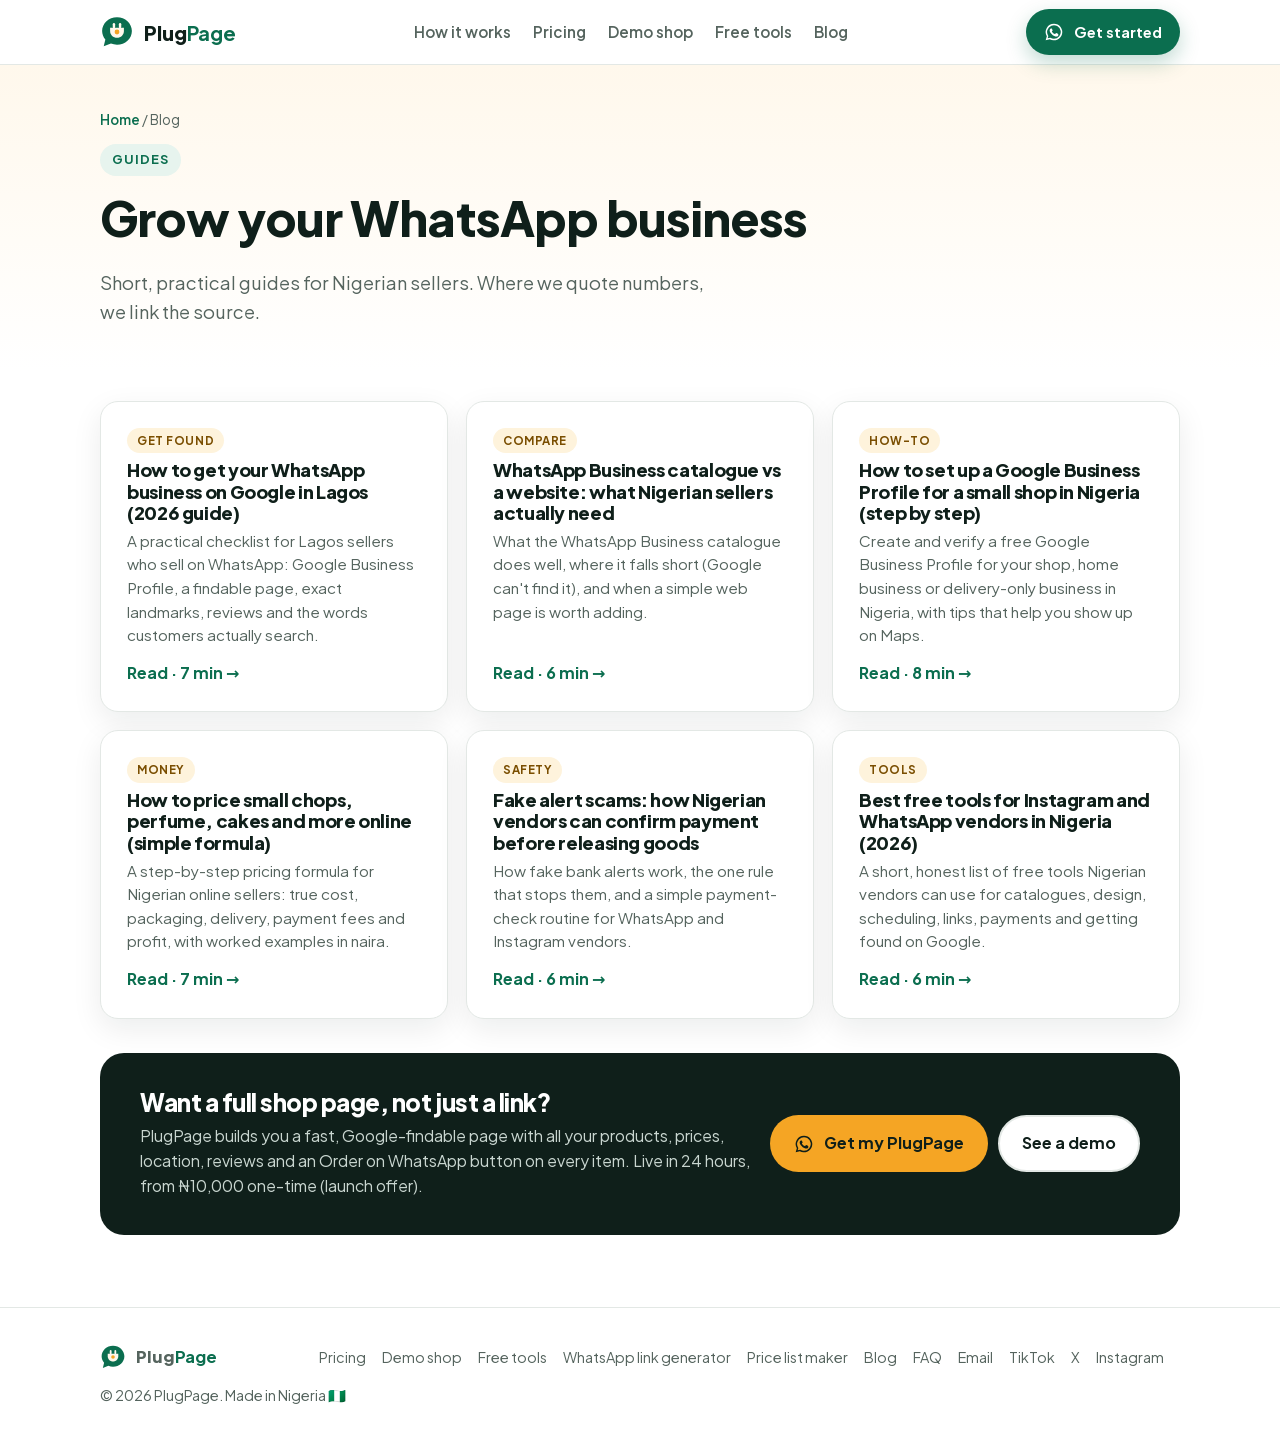
==== blog/index.html @ 51156a2c "Initial snapshot before decoupling Next.js into clean static site" ====
<!DOCTYPE html><!--qiPZs2SMkz_j5_g1WJr8K--><html lang="en-NG" class="__variable_532bb9"><head><meta charSet="utf-8"/><meta name="viewport" content="width=device-width, initial-scale=1"/><link rel="preload" href="../_next/static/media/636a5ac981f94f8b-s.p.woff2" as="font" crossorigin="" type="font/woff2"/><link rel="preload" as="image" href="../logo.svg"/><link rel="stylesheet" href="../_next/static/css/2cbfd47812a1af62.css" data-precedence="next"/><link rel="preload" as="script" fetchPriority="low" href="../_next/static/chunks/webpack-ce166bb3116bfbb2.js"/><script src="../_next/static/chunks/4bd1b696-c023c6e3521b1417.js" async=""></script><script src="../_next/static/chunks/255-1f92380adbc6ec99.js" async=""></script><script src="../_next/static/chunks/main-app-acbead7381daace8.js" async=""></script><script src="../_next/static/chunks/619-ba102abea3e3d0e4.js" async=""></script><script src="../_next/static/chunks/app/blog/page-6400eeb2f711520a.js" async=""></script><meta name="next-size-adjust" content=""/><meta name="theme-color" content="#0B6E4F"/><title>Blog: guides for WhatsApp &amp; Instagram sellers in Nigeria | PlugPage</title><meta name="description" content="Practical, sourced guides for Nigerian vendors: getting found on Google, Google Business Profile, pricing, avoiding fake alerts and free tools."/><meta name="keywords" content="WhatsApp store Nigeria,online shop Lagos,small business website Nigeria,Google Business Profile Nigeria,sell on WhatsApp,PlugPage"/><meta name="robots" content="index, follow"/><link rel="canonical" href="index.html"/><meta property="og:title" content="PlugPage Blog: guides for Nigerian online sellers"/><meta property="og:description" content="Get found on Google, price properly, avoid fake alerts, and more."/><meta property="og:url" content="https://plugpage.pages.dev/blog/"/><meta property="og:image" content="https://plugpage.pages.dev/og-blog.png"/><meta property="og:image:width" content="1200"/><meta property="og:image:height" content="630"/><meta name="twitter:card" content="summary_large_image"/><meta name="twitter:title" content="PlugPage Blog: guides for Nigerian online sellers"/><meta name="twitter:description" content="Get found on Google, price properly, avoid fake alerts, and more."/><meta name="twitter:image" content="https://plugpage.pages.dev/og-blog.png"/><link rel="icon" href="../icon.svg@bf4d167ce13e955d" type="image/svg+xml" sizes="any"/><script src="../_next/static/chunks/polyfills-42372ed130431b0a.js" noModule=""></script></head><body><div hidden=""><!--$--><!--/$--></div><script type="application/ld+json">{"@context":"https://schema.org","@type":"Blog","name":"PlugPage Blog","url":"https://plugpage.pages.dev/blog/","publisher":{"@type":"Organization","name":"PlugPage","url":"https://plugpage.pages.dev"},"blogPost":[{"@type":"BlogPosting","headline":"How to get your WhatsApp business on Google in Lagos (2026 guide)","url":"https://plugpage.pages.dev/blog/get-whatsapp-business-on-google-lagos/","datePublished":"2026-10-17"},{"@type":"BlogPosting","headline":"WhatsApp Business catalogue vs a website: what Nigerian sellers actually need","url":"https://plugpage.pages.dev/blog/whatsapp-business-catalogue-vs-website/","datePublished":"2026-10-17"},{"@type":"BlogPosting","headline":"How to set up a Google Business Profile for a small shop in Nigeria (step by step)","url":"https://plugpage.pages.dev/blog/google-business-profile-nigeria-small-shop/","datePublished":"2026-10-17"},{"@type":"BlogPosting","headline":"How to price small chops, perfume, cakes and more online (simple formula)","url":"https://plugpage.pages.dev/blog/how-to-price-products-online-nigeria/","datePublished":"2026-10-17"},{"@type":"BlogPosting","headline":"Fake alert scams: how Nigerian vendors can confirm payment before releasing goods","url":"https://plugpage.pages.dev/blog/avoid-fake-alert-scams-vendors/","datePublished":"2026-10-17"},{"@type":"BlogPosting","headline":"Best free tools for Instagram and WhatsApp vendors in Nigeria (2026)","url":"https://plugpage.pages.dev/blog/free-tools-for-instagram-vendors-nigeria/","datePublished":"2026-10-17"}]}</script><header class="nav"><div class="wrap"><a class="brand" aria-label="PlugPage home" href="../index.html"><img src="../logo.svg" alt="" width="34" height="34"/><span>Plug<b>Page</b></span></a><nav class="nav-links" aria-label="Main"><a href="../index.html#how">How it works</a><a href="../index.html#pricing">Pricing</a><a href="../demo/index.html">Demo shop</a><a href="../tools/index.html">Free tools</a><a href="index.html">Blog</a></nav><a class="btn btn-primary" href="https://wa.me/2349014442677?text=Hi%20PlugPage!%20I&#x27;d%20like%20a%20PlugPage%20for%20my%20business.%0ABusiness%20name%3A%0AWhat%20I%20sell%3A%0AArea%2Flandmark%3A" target="_blank" rel="noopener noreferrer"><svg class="wa-ico" viewBox="0 0 24 24" aria-hidden="true" fill="currentColor"><path d="M12 2a10 10 0 0 0-8.6 15.1L2 22l5-1.3A10 10 0 1 0 12 2zm0 18.2c-1.5 0-3-.4-4.3-1.2l-.3-.2-3 .8.8-2.9-.2-.3A8.2 8.2 0 1 1 12 20.2zm4.5-6.1c-.2-.1-1.5-.7-1.7-.8-.2-.1-.4-.1-.6.1l-.8 1c-.1.2-.3.2-.5.1a6.7 6.7 0 0 1-3.3-2.9c-.2-.4.2-.4.7-1.3.1-.2 0-.3 0-.4l-.8-1.8c-.2-.5-.4-.4-.6-.4h-.5a1 1 0 0 0-.7.3 3 3 0 0 0-.9 2.2c0 1.3.9 2.5 1.1 2.7.1.2 1.8 2.8 4.4 3.9 1.6.7 2.3.8 3.1.6.5-.1 1.5-.6 1.7-1.2.2-.6.2-1.1.2-1.2-.1-.1-.3-.2-.5-.3z"></path></svg> Get started</a></div></header><main><section class="page-hero"><div class="wrap"><div class="crumbs"><a href="../index.html">Home</a> / Blog</div><span class="eyebrow">Guides</span><h1>Grow your WhatsApp business</h1><p class="lead">Short, practical guides for Nigerian sellers. Where we quote numbers, we link the source.</p></div></section><section class="section" style="padding-top:30px"><div class="wrap"><div class="grid-3"><a class="card card-link" href="get-whatsapp-business-on-google-lagos/index.html"><span class="tag-pill">Get found</span><h2 style="font-size:1.15rem;margin:0">How to get your WhatsApp business on Google in Lagos (2026 guide)</h2><p style="font-size:.95rem">A practical checklist for Lagos sellers who sell on WhatsApp: Google Business Profile, a findable page, exact landmarks, reviews and the words customers actually search.</p><span class="more">Read · <!-- -->7<!-- --> min →</span></a><a class="card card-link" href="whatsapp-business-catalogue-vs-website/index.html"><span class="tag-pill">Compare</span><h2 style="font-size:1.15rem;margin:0">WhatsApp Business catalogue vs a website: what Nigerian sellers actually need</h2><p style="font-size:.95rem">What the WhatsApp Business catalogue does well, where it falls short (Google can&#x27;t find it), and when a simple web page is worth adding.</p><span class="more">Read · <!-- -->6<!-- --> min →</span></a><a class="card card-link" href="google-business-profile-nigeria-small-shop/index.html"><span class="tag-pill">How-to</span><h2 style="font-size:1.15rem;margin:0">How to set up a Google Business Profile for a small shop in Nigeria (step by step)</h2><p style="font-size:.95rem">Create and verify a free Google Business Profile for your shop, home business or delivery-only business in Nigeria, with tips that help you show up on Maps.</p><span class="more">Read · <!-- -->8<!-- --> min →</span></a><a class="card card-link" href="how-to-price-products-online-nigeria/index.html"><span class="tag-pill">Money</span><h2 style="font-size:1.15rem;margin:0">How to price small chops, perfume, cakes and more online (simple formula)</h2><p style="font-size:.95rem">A step-by-step pricing formula for Nigerian online sellers: true cost, packaging, delivery, payment fees and profit, with worked examples in naira.</p><span class="more">Read · <!-- -->7<!-- --> min →</span></a><a class="card card-link" href="avoid-fake-alert-scams-vendors/index.html"><span class="tag-pill">Safety</span><h2 style="font-size:1.15rem;margin:0">Fake alert scams: how Nigerian vendors can confirm payment before releasing goods</h2><p style="font-size:.95rem">How fake bank alerts work, the one rule that stops them, and a simple payment-check routine for WhatsApp and Instagram vendors.</p><span class="more">Read · <!-- -->6<!-- --> min →</span></a><a class="card card-link" href="free-tools-for-instagram-vendors-nigeria/index.html"><span class="tag-pill">Tools</span><h2 style="font-size:1.15rem;margin:0">Best free tools for Instagram and WhatsApp vendors in Nigeria (2026)</h2><p style="font-size:.95rem">A short, honest list of free tools Nigerian vendors can use for catalogues, design, scheduling, links, payments and getting found on Google.</p><span class="more">Read · <!-- -->6<!-- --> min →</span></a></div><div class="cta-band"><div><h2 style="font-size:1.5rem;margin-bottom:8px">Want a full shop page, not just a link?</h2><p>PlugPage builds you a fast, Google-findable page with all your products, prices, location, reviews and an Order on WhatsApp button on every item. Live in 24 hours, from ₦10,000 one-time (launch offer).</p></div><div style="display:flex;gap:10px;flex-wrap:wrap"><a class="btn btn-amber" href="https://wa.me/2349014442677?text=Hi%20PlugPage!%20I&#x27;d%20like%20a%20PlugPage%20for%20my%20business.%0ABusiness%20name%3A%0AWhat%20I%20sell%3A%0AArea%2Flandmark%3A" target="_blank" rel="noopener noreferrer"><svg class="wa-ico" viewBox="0 0 24 24" aria-hidden="true" fill="currentColor"><path d="M12 2a10 10 0 0 0-8.6 15.1L2 22l5-1.3A10 10 0 1 0 12 2zm0 18.2c-1.5 0-3-.4-4.3-1.2l-.3-.2-3 .8.8-2.9-.2-.3A8.2 8.2 0 1 1 12 20.2zm4.5-6.1c-.2-.1-1.5-.7-1.7-.8-.2-.1-.4-.1-.6.1l-.8 1c-.1.2-.3.2-.5.1a6.7 6.7 0 0 1-3.3-2.9c-.2-.4.2-.4.7-1.3.1-.2 0-.3 0-.4l-.8-1.8c-.2-.5-.4-.4-.6-.4h-.5a1 1 0 0 0-.7.3 3 3 0 0 0-.9 2.2c0 1.3.9 2.5 1.1 2.7.1.2 1.8 2.8 4.4 3.9 1.6.7 2.3.8 3.1.6.5-.1 1.5-.6 1.7-1.2.2-.6.2-1.1.2-1.2-.1-.1-.3-.2-.5-.3z"></path></svg> Get my PlugPage</a><a class="btn btn-ghost" href="../demo/index.html">See a demo</a></div></div></div></section></main><footer><div class="wrap"><div class="brand" style="font-size:1.05rem"><img src="../logo.svg" alt="" width="26" height="26"/><span>Plug<b>Page</b></span></div><div><a href="../index.html#pricing">Pricing</a><a href="../demo/index.html">Demo shop</a><a href="../tools/index.html">Free tools</a><a href="../tools/whatsapp-link/index.html">WhatsApp link generator</a><a href="../tools/price-list/index.html">Price list maker</a><a href="index.html">Blog</a><a href="../index.html#faq">FAQ</a><a href="mailto:plugpage@mail.grokbot.com">Email</a><a href="https://www.tiktok.com/@plugpageng" target="_blank" rel="noopener noreferrer" aria-label="PlugPage on TikTok">TikTok</a><a href="https://x.com/AmarachukwuOnu4" target="_blank" rel="noopener noreferrer" aria-label="PlugPage on X">X</a><a href="https://www.instagram.com/plugpageng/" target="_blank" rel="noopener noreferrer" aria-label="PlugPage on Instagram">Instagram</a></div><div>© <!-- -->2026<!-- --> PlugPage. Made in Nigeria 🇳🇬</div></div></footer><!--$--><!--/$--><script src="../_next/static/chunks/webpack-ce166bb3116bfbb2.js" id="_R_" async=""></script><script>(self.__next_f=self.__next_f||[]).push([0])</script><script>self.__next_f.push([1,"1:\"$Sreact.fragment\"\n2:I[9766,[],\"\"]\n3:I[8924,[],\"\"]\n4:I[2619,[\"619\",\"static/chunks/619-ba102abea3e3d0e4.js\",\"831\",\"static/chunks/app/blog/page-6400eeb2f711520a.js\"],\"\"]\na:I[7150,[],\"\"]\n:HL[\"/_next/static/media/636a5ac981f94f8b-s.p.woff2\",\"font\",{\"crossOrigin\":\"\",\"type\":\"font/woff2\"}]\n:HL[\"/_next/static/css/2cbfd47812a1af62.css\",\"style\"]\n5:T602,"])</script><script>self.__next_f.push([1,"{\"@context\":\"https://schema.org\",\"@type\":\"Blog\",\"name\":\"PlugPage Blog\",\"url\":\"https://plugpage.pages.dev/blog/\",\"publisher\":{\"@type\":\"Organization\",\"name\":\"PlugPage\",\"url\":\"https://plugpage.pages.dev\"},\"blogPost\":[{\"@type\":\"BlogPosting\",\"headline\":\"How to get your WhatsApp business on Google in Lagos (2026 guide)\",\"url\":\"https://plugpage.pages.dev/blog/get-whatsapp-business-on-google-lagos/\",\"datePublished\":\"2026-10-17\"},{\"@type\":\"BlogPosting\",\"headline\":\"WhatsApp Business catalogue vs a website: what Nigerian sellers actually need\",\"url\":\"https://plugpage.pages.dev/blog/whatsapp-business-catalogue-vs-website/\",\"datePublished\":\"2026-10-17\"},{\"@type\":\"BlogPosting\",\"headline\":\"How to set up a Google Business Profile for a small shop in Nigeria (step by step)\",\"url\":\"https://plugpage.pages.dev/blog/google-business-profile-nigeria-small-shop/\",\"datePublished\":\"2026-10-17\"},{\"@type\":\"BlogPosting\",\"headline\":\"How to price small chops, perfume, cakes and more online (simple formula)\",\"url\":\"https://plugpage.pages.dev/blog/how-to-price-products-online-nigeria/\",\"datePublished\":\"2026-10-17\"},{\"@type\":\"BlogPosting\",\"headline\":\"Fake alert scams: how Nigerian vendors can confirm payment before releasing goods\",\"url\":\"https://plugpage.pages.dev/blog/avoid-fake-alert-scams-vendors/\",\"datePublished\":\"2026-10-17\"},{\"@type\":\"BlogPosting\",\"headline\":\"Best free tools for Instagram and WhatsApp vendors in Nigeria (2026)\",\"url\":\"https://plugpage.pages.dev/blog/free-tools-for-instagram-vendors-nigeria/\",\"datePublished\":\"2026-10-17\"}]}"])</script><script>self.__next_f.push([1,"0:{\"P\":null,\"b\":\"qiPZs2SMkz-j5-g1WJr8K\",\"p\":\"\",\"c\":[\"\",\"blog\",\"\"],\"i\":false,\"f\":[[[\"\",{\"children\":[\"blog\",{\"children\":[\"__PAGE__\",{}]}]},\"$undefined\",\"$undefined\",true],[\"\",[\"$\",\"$1\",\"c\",{\"children\":[[[\"$\",\"link\",\"0\",{\"rel\":\"stylesheet\",\"href\":\"/_next/static/css/2cbfd47812a1af62.css\",\"precedence\":\"next\",\"crossOrigin\":\"$undefined\",\"nonce\":\"$undefined\"}]],[\"$\",\"html\",null,{\"lang\":\"en-NG\",\"className\":\"__variable_532bb9\",\"children\":[\"$\",\"body\",null,{\"children\":[\"$\",\"$L2\",null,{\"parallelRouterKey\":\"children\",\"error\":\"$undefined\",\"errorStyles\":\"$undefined\",\"errorScripts\":\"$undefined\",\"template\":[\"$\",\"$L3\",null,{}],\"templateStyles\":\"$undefined\",\"templateScripts\":\"$undefined\",\"notFound\":[[\"$\",\"main\",null,{\"className\":\"section center\",\"children\":[\"$\",\"div\",null,{\"className\":\"wrap\",\"children\":[[\"$\",\"h1\",null,{\"children\":\"Page not found\"}],[\"$\",\"p\",null,{\"className\":\"lead\",\"children\":\"This PlugPage doesn't exist (yet).\"}],[\"$\",\"$L4\",null,{\"className\":\"btn btn-primary\",\"href\":\"/\",\"children\":\"Go home\"}]]}]}],[]],\"forbidden\":\"$undefined\",\"unauthorized\":\"$undefined\"}]}]}]]}],{\"children\":[\"blog\",[\"$\",\"$1\",\"c\",{\"children\":[null,[\"$\",\"$L2\",null,{\"parallelRouterKey\":\"children\",\"error\":\"$undefined\",\"errorStyles\":\"$undefined\",\"errorScripts\":\"$undefined\",\"template\":[\"$\",\"$L3\",null,{}],\"templateStyles\":\"$undefined\",\"templateScripts\":\"$undefined\",\"notFound\":\"$undefined\",\"forbidden\":\"$undefined\",\"unauthorized\":\"$undefined\"}]]}],{\"children\":[\"__PAGE__\",[\"$\",\"$1\",\"c\",{\"children\":[[[\"$\",\"script\",null,{\"type\":\"application/ld+json\",\"dangerouslySetInnerHTML\":{\"__html\":\"$5\"}}],[false,[\"$\",\"header\",null,{\"className\":\"nav\",\"children\":[\"$\",\"div\",null,{\"className\":\"wrap\",\"children\":[[\"$\",\"$L4\",null,{\"href\":\"/\",\"className\":\"brand\",\"aria-label\":\"PlugPage home\",\"children\":[[\"$\",\"img\",null,{\"src\":\"/logo.svg\",\"alt\":\"\",\"width\":34,\"height\":34}],[\"$\",\"span\",null,{\"children\":[\"Plug\",[\"$\",\"b\",null,{\"children\":\"Page\"}]]}]]}],[\"$\",\"nav\",null,{\"className\":\"nav-links\",\"aria-label\":\"Main\",\"children\":[[\"$\",\"$L4\",null,{\"href\":\"/#how\",\"children\":\"How it works\"}],[\"$\",\"$L4\",null,{\"href\":\"/#pricing\",\"children\":\"Pricing\"}],[\"$\",\"$L4\",null,{\"href\":\"/demo/\",\"children\":\"Demo shop\"}],[\"$\",\"$L4\",null,{\"href\":\"/tools/\",\"children\":\"Free tools\"}],[\"$\",\"$L4\",null,{\"href\":\"/blog/\",\"children\":\"Blog\"}]]}],[\"$\",\"a\",null,{\"className\":\"btn btn-primary\",\"href\":\"https://wa.me/2349014442677?text=Hi%20PlugPage!%20I'd%20like%20a%20PlugPage%20for%20my%20business.%0ABusiness%20name%3A%0AWhat%20I%20sell%3A%0AArea%2Flandmark%3A\",\"target\":\"_blank\",\"rel\":\"noopener noreferrer\",\"children\":[[\"$\",\"svg\",null,{\"className\":\"wa-ico\",\"viewBox\":\"0 0 24 24\",\"aria-hidden\":\"true\",\"fill\":\"currentColor\",\"children\":[\"$\",\"path\",null,{\"d\":\"M12 2a10 10 0 0 0-8.6 15.1L2 22l5-1.3A10 10 0 1 0 12 2zm0 18.2c-1.5 0-3-.4-4.3-1.2l-.3-.2-3 .8.8-2.9-.2-.3A8.2 8.2 0 1 1 12 20.2zm4.5-6.1c-.2-.1-1.5-.7-1.7-.8-.2-.1-.4-.1-.6.1l-.8 1c-.1.2-.3.2-.5.1a6.7 6.7 0 0 1-3.3-2.9c-.2-.4.2-.4.7-1.3.1-.2 0-.3 0-.4l-.8-1.8c-.2-.5-.4-.4-.6-.4h-.5a1 1 0 0 0-.7.3 3 3 0 0 0-.9 2.2c0 1.3.9 2.5 1.1 2.7.1.2 1.8 2.8 4.4 3.9 1.6.7 2.3.8 3.1.6.5-.1 1.5-.6 1.7-1.2.2-.6.2-1.1.2-1.2-.1-.1-.3-.2-.5-.3z\"}]}],\" Get started\"]}]]}]}]],\"$L6\",\"$L7\"],null,\"$L8\"]}],{},null,false]},null,false]},null,false],\"$L9\",false]],\"m\":\"$undefined\",\"G\":[\"$a\",[]],\"s\":false,\"S\":true}\n"])</script><script>self.__next_f.push([1,"e:I[4431,[],\"OutletBoundary\"]\n10:I[5278,[],\"AsyncMetadataOutlet\"]\n12:I[4431,[],\"ViewportBoundary\"]\n14:I[4431,[],\"MetadataBoundary\"]\n15:\"$Sreact.suspense\"\n"])</script><script>self.__next_f.push([1,"6:[\"$\",\"main\",null,{\"children\":[[\"$\",\"section\",null,{\"className\":\"page-hero\",\"children\":[\"$\",\"div\",null,{\"className\":\"wrap\",\"children\":[[\"$\",\"div\",null,{\"className\":\"crumbs\",\"children\":[[\"$\",\"$L4\",null,{\"href\":\"/\",\"children\":\"Home\"}],\" / Blog\"]}],[\"$\",\"span\",null,{\"className\":\"eyebrow\",\"children\":\"Guides\"}],[\"$\",\"h1\",null,{\"children\":\"Grow your WhatsApp business\"}],[\"$\",\"p\",null,{\"className\":\"lead\",\"children\":\"Short, practical guides for Nigerian sellers. Where we quote numbers, we link the source.\"}]]}]}],[\"$\",\"section\",null,{\"className\":\"section\",\"style\":{\"paddingTop\":30},\"children\":[\"$\",\"div\",null,{\"className\":\"wrap\",\"children\":[[\"$\",\"div\",null,{\"className\":\"grid-3\",\"children\":[[\"$\",\"$L4\",\"get-whatsapp-business-on-google-lagos\",{\"href\":\"/blog/get-whatsapp-business-on-google-lagos/\",\"className\":\"card card-link\",\"children\":[[\"$\",\"span\",null,{\"className\":\"tag-pill\",\"children\":\"Get found\"}],[\"$\",\"h2\",null,{\"style\":{\"fontSize\":\"1.15rem\",\"margin\":0},\"children\":\"How to get your WhatsApp business on Google in Lagos (2026 guide)\"}],[\"$\",\"p\",null,{\"style\":{\"fontSize\":\".95rem\"},\"children\":\"A practical checklist for Lagos sellers who sell on WhatsApp: Google Business Profile, a findable page, exact landmarks, reviews and the words customers actually search.\"}],[\"$\",\"span\",null,{\"className\":\"more\",\"children\":[\"Read · \",7,\" min →\"]}]]}],[\"$\",\"$L4\",\"whatsapp-business-catalogue-vs-website\",{\"href\":\"/blog/whatsapp-business-catalogue-vs-website/\",\"className\":\"card card-link\",\"children\":[[\"$\",\"span\",null,{\"className\":\"tag-pill\",\"children\":\"Compare\"}],[\"$\",\"h2\",null,{\"style\":{\"fontSize\":\"1.15rem\",\"margin\":0},\"children\":\"WhatsApp Business catalogue vs a website: what Nigerian sellers actually need\"}],[\"$\",\"p\",null,{\"style\":{\"fontSize\":\".95rem\"},\"children\":\"What the WhatsApp Business catalogue does well, where it falls short (Google can't find it), and when a simple web page is worth adding.\"}],[\"$\",\"span\",null,{\"className\":\"more\",\"children\":[\"Read · \",6,\" min →\"]}]]}],[\"$\",\"$L4\",\"google-business-profile-nigeria-small-shop\",{\"href\":\"/blog/google-business-profile-nigeria-small-shop/\",\"className\":\"card card-link\",\"children\":[[\"$\",\"span\",null,{\"className\":\"tag-pill\",\"children\":\"How-to\"}],[\"$\",\"h2\",null,{\"style\":{\"fontSize\":\"1.15rem\",\"margin\":0},\"children\":\"How to set up a Google Business Profile for a small shop in Nigeria (step by step)\"}],[\"$\",\"p\",null,{\"style\":{\"fontSize\":\".95rem\"},\"children\":\"Create and verify a free Google Business Profile for your shop, home business or delivery-only business in Nigeria, with tips that help you show up on Maps.\"}],[\"$\",\"span\",null,{\"className\":\"more\",\"children\":[\"Read · \",8,\" min →\"]}]]}],[\"$\",\"$L4\",\"how-to-price-products-online-nigeria\",{\"href\":\"/blog/how-to-price-products-online-nigeria/\",\"className\":\"card card-link\",\"children\":[[\"$\",\"span\",null,{\"className\":\"tag-pill\",\"children\":\"Money\"}],[\"$\",\"h2\",null,{\"style\":{\"fontSize\":\"1.15rem\",\"margin\":0},\"children\":\"How to price small chops, perfume, cakes and more online (simple formula)\"}],[\"$\",\"p\",null,{\"style\":{\"fontSize\":\".95rem\"},\"children\":\"A step-by-step pricing formula for Nigerian online sellers: true cost, packaging, delivery, payment fees and profit, with worked examples in naira.\"}],[\"$\",\"span\",null,{\"className\":\"more\",\"children\":[\"Read · \",7,\" min →\"]}]]}],[\"$\",\"$L4\",\"avoid-fake-alert-scams-vendors\",{\"href\":\"/blog/avoid-fake-alert-scams-vendors/\",\"className\":\"card card-link\",\"children\":[[\"$\",\"span\",null,{\"className\":\"tag-pill\",\"children\":\"Safety\"}],[\"$\",\"h2\",null,{\"style\":{\"fontSize\":\"1.15rem\",\"margin\":0},\"children\":\"Fake alert scams: how Nigerian vendors can confirm payment before releasing goods\"}],[\"$\",\"p\",null,{\"style\":{\"fontSize\":\".95rem\"},\"children\":\"How fake bank alerts work, the one rule that stops them, and a simple payment-check routine for WhatsApp and Instagram vendors.\"}],[\"$\",\"span\",null,{\"className\":\"more\",\"children\":[\"Read · \",6,\" min →\"]}]]}],[\"$\",\"$L4\",\"free-tools-for-instagram-vendors-nigeria\",{\"href\":\"/blog/free-tools-for-instagram-vendors-nigeria/\",\"className\":\"card card-link\",\"children\":[[\"$\",\"span\",null,{\"className\":\"tag-pill\",\"children\":\"Tools\"}],[\"$\",\"h2\",null,{\"style\":{\"fontSize\":\"1.15rem\",\"margin\":0},\"children\":\"Best free tools for Instagram and WhatsApp vendors in Nigeria (2026)\"}],\"$Lb\",\"$Lc\"]}]]}],\"$Ld\"]}]}]]}]\n"])</script><script>self.__next_f.push([1,"7:[\"$\",\"footer\",null,{\"children\":[\"$\",\"div\",null,{\"className\":\"wrap\",\"children\":[[\"$\",\"div\",null,{\"className\":\"brand\",\"style\":{\"fontSize\":\"1.05rem\"},\"children\":[[\"$\",\"img\",null,{\"src\":\"/logo.svg\",\"alt\":\"\",\"width\":26,\"height\":26}],[\"$\",\"span\",null,{\"children\":[\"Plug\",[\"$\",\"b\",null,{\"children\":\"Page\"}]]}]]}],[\"$\",\"div\",null,{\"children\":[[\"$\",\"$L4\",null,{\"href\":\"/#pricing\",\"children\":\"Pricing\"}],[\"$\",\"$L4\",null,{\"href\":\"/demo/\",\"children\":\"Demo shop\"}],[\"$\",\"$L4\",null,{\"href\":\"/tools/\",\"children\":\"Free tools\"}],[\"$\",\"$L4\",null,{\"href\":\"/tools/whatsapp-link/\",\"children\":\"WhatsApp link generator\"}],[\"$\",\"$L4\",null,{\"href\":\"/tools/price-list/\",\"children\":\"Price list maker\"}],[\"$\",\"$L4\",null,{\"href\":\"/blog/\",\"children\":\"Blog\"}],[\"$\",\"$L4\",null,{\"href\":\"/#faq\",\"children\":\"FAQ\"}],[\"$\",\"a\",null,{\"href\":\"mailto:plugpage@mail.grokbot.com\",\"children\":\"Email\"}],[\"$\",\"a\",null,{\"href\":\"https://www.tiktok.com/@plugpageng\",\"target\":\"_blank\",\"rel\":\"noopener noreferrer\",\"aria-label\":\"PlugPage on TikTok\",\"children\":\"TikTok\"}],[\"$\",\"a\",null,{\"href\":\"https://x.com/AmarachukwuOnu4\",\"target\":\"_blank\",\"rel\":\"noopener noreferrer\",\"aria-label\":\"PlugPage on X\",\"children\":\"X\"}],[\"$\",\"a\",null,{\"href\":\"https://www.instagram.com/plugpageng/\",\"target\":\"_blank\",\"rel\":\"noopener noreferrer\",\"aria-label\":\"PlugPage on Instagram\",\"children\":\"Instagram\"}]]}],[\"$\",\"div\",null,{\"children\":[\"© \",2026,\" PlugPage. Made in Nigeria 🇳🇬\"]}]]}]}]\n"])</script><script>self.__next_f.push([1,"8:[\"$\",\"$Le\",null,{\"children\":[\"$Lf\",[\"$\",\"$L10\",null,{\"promise\":\"$@11\"}]]}]\n9:[\"$\",\"$1\",\"h\",{\"children\":[null,[[\"$\",\"$L12\",null,{\"children\":\"$L13\"}],[\"$\",\"meta\",null,{\"name\":\"next-size-adjust\",\"content\":\"\"}]],[\"$\",\"$L14\",null,{\"children\":[\"$\",\"div\",null,{\"hidden\":true,\"children\":[\"$\",\"$15\",null,{\"fallback\":null,\"children\":\"$L16\"}]}]}]]}]\n"])</script><script>self.__next_f.push([1,"b:[\"$\",\"p\",null,{\"style\":{\"fontSize\":\".95rem\"},\"children\":\"A short, honest list of free tools Nigerian vendors can use for catalogues, design, scheduling, links, payments and getting found on Google.\"}]\nc:[\"$\",\"span\",null,{\"className\":\"more\",\"children\":[\"Read · \",6,\" min →\"]}]\n"])</script><script>self.__next_f.push([1,"d:[\"$\",\"div\",null,{\"className\":\"cta-band\",\"children\":[[\"$\",\"div\",null,{\"children\":[[\"$\",\"h2\",null,{\"style\":{\"fontSize\":\"1.5rem\",\"marginBottom\":8},\"children\":\"Want a full shop page, not just a link?\"}],[\"$\",\"p\",null,{\"children\":\"PlugPage builds you a fast, Google-findable page with all your products, prices, location, reviews and an Order on WhatsApp button on every item. Live in 24 hours, from ₦10,000 one-time (launch offer).\"}]]}],[\"$\",\"div\",null,{\"style\":{\"display\":\"flex\",\"gap\":10,\"flexWrap\":\"wrap\"},\"children\":[[\"$\",\"a\",null,{\"className\":\"btn btn-amber\",\"href\":\"https://wa.me/2349014442677?text=Hi%20PlugPage!%20I'd%20like%20a%20PlugPage%20for%20my%20business.%0ABusiness%20name%3A%0AWhat%20I%20sell%3A%0AArea%2Flandmark%3A\",\"target\":\"_blank\",\"rel\":\"noopener noreferrer\",\"children\":[[\"$\",\"svg\",null,{\"className\":\"wa-ico\",\"viewBox\":\"0 0 24 24\",\"aria-hidden\":\"true\",\"fill\":\"currentColor\",\"children\":[\"$\",\"path\",null,{\"d\":\"M12 2a10 10 0 0 0-8.6 15.1L2 22l5-1.3A10 10 0 1 0 12 2zm0 18.2c-1.5 0-3-.4-4.3-1.2l-.3-.2-3 .8.8-2.9-.2-.3A8.2 8.2 0 1 1 12 20.2zm4.5-6.1c-.2-.1-1.5-.7-1.7-.8-.2-.1-.4-.1-.6.1l-.8 1c-.1.2-.3.2-.5.1a6.7 6.7 0 0 1-3.3-2.9c-.2-.4.2-.4.7-1.3.1-.2 0-.3 0-.4l-.8-1.8c-.2-.5-.4-.4-.6-.4h-.5a1 1 0 0 0-.7.3 3 3 0 0 0-.9 2.2c0 1.3.9 2.5 1.1 2.7.1.2 1.8 2.8 4.4 3.9 1.6.7 2.3.8 3.1.6.5-.1 1.5-.6 1.7-1.2.2-.6.2-1.1.2-1.2-.1-.1-.3-.2-.5-.3z\"}]}],\" Get my PlugPage\"]}],[\"$\",\"$L4\",null,{\"className\":\"btn btn-ghost\",\"href\":\"/demo/\",\"children\":\"See a demo\"}]]}]]}]\n"])</script><script>self.__next_f.push([1,"13:[[\"$\",\"meta\",\"0\",{\"charSet\":\"utf-8\"}],[\"$\",\"meta\",\"1\",{\"name\":\"viewport\",\"content\":\"width=device-width, initial-scale=1\"}],[\"$\",\"meta\",\"2\",{\"name\":\"theme-color\",\"content\":\"#0B6E4F\"}]]\nf:null\n"])</script><script>self.__next_f.push([1,"17:I[622,[],\"IconMark\"]\n"])</script><script>self.__next_f.push([1,"11:{\"metadata\":[[\"$\",\"title\",\"0\",{\"children\":\"Blog: guides for WhatsApp \u0026 Instagram sellers in Nigeria | PlugPage\"}],[\"$\",\"meta\",\"1\",{\"name\":\"description\",\"content\":\"Practical, sourced guides for Nigerian vendors: getting found on Google, Google Business Profile, pricing, avoiding fake alerts and free tools.\"}],[\"$\",\"meta\",\"2\",{\"name\":\"keywords\",\"content\":\"WhatsApp store Nigeria,online shop Lagos,small business website Nigeria,Google Business Profile Nigeria,sell on WhatsApp,PlugPage\"}],[\"$\",\"meta\",\"3\",{\"name\":\"robots\",\"content\":\"index, follow\"}],[\"$\",\"link\",\"4\",{\"rel\":\"canonical\",\"href\":\"https://plugpage.pages.dev/blog/\"}],[\"$\",\"meta\",\"5\",{\"property\":\"og:title\",\"content\":\"PlugPage Blog: guides for Nigerian online sellers\"}],[\"$\",\"meta\",\"6\",{\"property\":\"og:description\",\"content\":\"Get found on Google, price properly, avoid fake alerts, and more.\"}],[\"$\",\"meta\",\"7\",{\"property\":\"og:url\",\"content\":\"https://plugpage.pages.dev/blog/\"}],[\"$\",\"meta\",\"8\",{\"property\":\"og:image\",\"content\":\"https://plugpage.pages.dev/og-blog.png\"}],[\"$\",\"meta\",\"9\",{\"property\":\"og:image:width\",\"content\":\"1200\"}],[\"$\",\"meta\",\"10\",{\"property\":\"og:image:height\",\"content\":\"630\"}],[\"$\",\"meta\",\"11\",{\"name\":\"twitter:card\",\"content\":\"summary_large_image\"}],[\"$\",\"meta\",\"12\",{\"name\":\"twitter:title\",\"content\":\"PlugPage Blog: guides for Nigerian online sellers\"}],[\"$\",\"meta\",\"13\",{\"name\":\"twitter:description\",\"content\":\"Get found on Google, price properly, avoid fake alerts, and more.\"}],[\"$\",\"meta\",\"14\",{\"name\":\"twitter:image\",\"content\":\"https://plugpage.pages.dev/og-blog.png\"}],[\"$\",\"link\",\"15\",{\"rel\":\"icon\",\"href\":\"/icon.svg?bf4d167ce13e955d\",\"type\":\"image/svg+xml\",\"sizes\":\"any\"}],[\"$\",\"$L17\",\"16\",{}]],\"error\":null,\"digest\":\"$undefined\"}\n"])</script><script>self.__next_f.push([1,"16:\"$11:metadata\"\n"])</script></body></html>
---- _next/static/css/2cbfd47812a1af62.css ----
@font-face{font-family:Plus Jakarta Sans;font-style:normal;font-weight:200 800;font-display:swap;src:url(../media/6fe53d21e6e7ebd8-s.woff2) format("woff2");unicode-range:u+0460-052f,u+1c80-1c8a,u+20b4,u+2de0-2dff,u+a640-a69f,u+fe2e-fe2f}@font-face{font-family:Plus Jakarta Sans;font-style:normal;font-weight:200 800;font-display:swap;src:url(../media/8ebc6e9dde468c4a-s.woff2) format("woff2");unicode-range:u+0102-0103,u+0110-0111,u+0128-0129,u+0168-0169,u+01a0-01a1,u+01af-01b0,u+0300-0301,u+0303-0304,u+0308-0309,u+0323,u+0329,u+1ea0-1ef9,u+20ab}@font-face{font-family:Plus Jakarta Sans;font-style:normal;font-weight:200 800;font-display:swap;src:url(../media/9e7b0a821b9dfcb4-s.woff2) format("woff2");unicode-range:u+0100-02ba,u+02bd-02c5,u+02c7-02cc,u+02ce-02d7,u+02dd-02ff,u+0304,u+0308,u+0329,u+1d00-1dbf,u+1e00-1e9f,u+1ef2-1eff,u+2020,u+20a0-20ab,u+20ad-20c4,u+2113,u+2c60-2c7f,u+a720-a7ff}@font-face{font-family:Plus Jakarta Sans;font-style:normal;font-weight:200 800;font-display:swap;src:url(../media/636a5ac981f94f8b-s.p.woff2) format("woff2");unicode-range:u+00??,u+0131,u+0152-0153,u+02bb-02bc,u+02c6,u+02da,u+02dc,u+0304,u+0308,u+0329,u+2000-206f,u+20ac,u+2122,u+2191,u+2193,u+2212,u+2215,u+feff,u+fffd}@font-face{font-family:Plus Jakarta Sans Fallback;src:local("Arial");ascent-override:98.88%;descent-override:21.15%;line-gap-override:0.00%;size-adjust:104.98%}.__className_532bb9{font-family:Plus Jakarta Sans,Plus Jakarta Sans Fallback;font-style:normal}.__variable_532bb9{--font:"Plus Jakarta Sans","Plus Jakarta Sans Fallback"}:root{--green:#0B6E4F;--green-700:#08553D;--green-50:#E7F4EE;--amber:#F5A524;--amber-50:#FEF3DC;--cream:#FFF8EC;--ink:#0F1F1A;--muted:#55645E;--line:#E3E8E5;--white:#fff;--radius:18px;--shadow:0 10px 30px rgba(15,31,26,.08);--shadow-lg:0 24px 60px rgba(15,31,26,.14);--max:1120px}*{box-sizing:border-box}html{scroll-behavior:smooth;-webkit-text-size-adjust:100%}body{margin:0;font-family:var(--font),system-ui,-apple-system,"Segoe UI",Roboto,Arial,sans-serif;color:var(--ink);background:var(--white);line-height:1.55;font-size:16px}img,svg{display:block;max-width:100%}a{color:inherit}h1,h2,h3{line-height:1.15;letter-spacing:-.02em;margin:0 0 .5em}h1{font-size:clamp(2.1rem,6vw,3.6rem)}h1,h2{font-weight:800}h2{font-size:clamp(1.6rem,4vw,2.4rem)}h3{font-size:1.15rem;font-weight:700}p{margin:0 0 1em}.wrap{max-width:var(--max);margin:0 auto;padding:0 20px}.section{padding:72px 0}.eyebrow{display:inline-block;font-size:.8rem;font-weight:700;letter-spacing:.08em;text-transform:uppercase;color:var(--green);background:var(--green-50);padding:6px 12px;border-radius:999px;margin-bottom:14px}.lead{font-size:1.15rem;color:var(--muted);max-width:620px}.center{text-align:center}.center .lead{margin-left:auto;margin-right:auto}.btn{display:inline-flex;align-items:center;justify-content:center;gap:10px;font-weight:700;text-decoration:none;border-radius:999px;padding:14px 22px;border:2px solid transparent;transition:transform .15s ease,background .15s ease,box-shadow .15s ease;cursor:pointer;font-size:1rem;min-height:48px}.btn:hover{transform:translateY(-1px)}.btn-primary{background:var(--green);color:#fff;box-shadow:0 8px 20px rgba(11,110,79,.25)}.btn-primary:hover{background:var(--green-700)}.btn-ghost{background:#fff;color:var(--ink);border-color:var(--line)}.btn-amber{background:var(--amber);color:var(--ink)}.btn-block{width:100%}.wa-ico{width:20px;height:20px}.nav{position:-webkit-sticky;position:sticky;top:0;z-index:50;background:rgba(255,255,255,.92);-webkit-backdrop-filter:saturate(180%) blur(10px);backdrop-filter:saturate(180%) blur(10px);border-bottom:1px solid var(--line)}.nav .wrap{justify-content:space-between;height:64px}.brand,.nav .wrap{display:flex;align-items:center}.brand{gap:10px;text-decoration:none;font-weight:800;font-size:1.25rem}.brand span b{color:var(--green)}.nav-links{display:none;gap:22px}.nav-links a{text-decoration:none;color:var(--muted);font-weight:600;font-size:.95rem}.nav-links a:hover{color:var(--ink)}.nav .btn{padding:10px 16px;min-height:42px;font-size:.92rem}@media(min-width:980px){.nav-links{display:flex}}.ph-banner{background:var(--amber-50);color:#7A4E00;font-size:.85rem;text-align:center;padding:8px 16px;border-bottom:1px solid #f6dfa9}.hero{background:radial-gradient(1200px 500px at 85% -10%,var(--green-50),transparent 60%),linear-gradient(180deg,var(--cream),#fff);padding:56px 0 64px;overflow:hidden}.hero-grid{display:grid;grid-gap:44px;gap:44px;align-items:center}@media(min-width:960px){.hero-grid{grid-template-columns:1.1fr .9fr}}.hero h1{position:relative;isolation:isolate}.hero h1 .hl{color:var(--green);position:relative;white-space:nowrap}.hero h1 .hl:after{content:"";position:absolute;left:0;right:0;bottom:.06em;height:.22em;background:var(--amber);opacity:.45;z-index:-1;border-radius:4px}.hero-ctas{gap:12px;margin:26px 0 18px}.hero-ctas,.trust{display:flex;flex-wrap:wrap}.trust{gap:8px 18px;color:var(--muted);font-size:.92rem}.trust span:before{content:"✓";color:var(--green);font-weight:800;margin-right:6px}.phone{width:min(330px,88vw);margin:0 auto;background:#0F1F1A;border-radius:42px;padding:12px;box-shadow:var(--shadow-lg);transform:rotate(2deg)}.screen{background:#fff;border-radius:32px;overflow:hidden}.scr-head{background:var(--green);color:#fff;padding:22px 18px 18px}.scr-head small{opacity:.85}.scr-badge{display:inline-flex;align-items:center;gap:6px;background:rgba(255,255,255,.16);border-radius:999px;font-size:.72rem;padding:4px 10px;margin-top:8px;font-weight:700}.scr-body{padding:14px;display:grid;grid-template-columns:1fr 1fr;grid-gap:10px;gap:10px}.scr-item{border:1px solid var(--line);border-radius:14px;overflow:hidden;font-size:.78rem}.scr-item .ph{height:74px;width:100%;object-fit:cover;display:block;background:#F3EDE4}.scr-item div.t{padding:7px 8px}.scr-item b{display:block}.scr-cta{margin:4px 14px 18px;background:#25D366;color:#073B22;font-weight:800;text-align:center;border-radius:999px;padding:11px;font-size:.88rem}.stats{display:grid;grid-template-columns:repeat(auto-fit,minmax(200px,1fr));grid-gap:16px;gap:16px;margin-top:8px}.stat{background:#fff;border:1px solid var(--line);border-radius:var(--radius);padding:22px}.stat b{display:block;font-size:2rem;color:var(--green);letter-spacing:-.02em}.stat span{font-size:.93rem}.src,.stat span{color:var(--muted)}.src{font-size:.78rem;margin-top:14px}.grid-3{display:grid;grid-gap:18px;gap:18px}@media(min-width:760px){.grid-3{grid-template-columns:repeat(3,1fr)}}.card{background:#fff;border:1px solid var(--line);border-radius:var(--radius);padding:26px;box-shadow:var(--shadow)}.step-n{width:40px;height:40px;border-radius:12px;background:var(--green);color:#fff;display:grid;place-items:center;font-weight:800;margin-bottom:14px}.card p{color:var(--muted);margin:0}.bg-cream{background:var(--cream)}.feat{display:grid;grid-gap:14px;gap:14px;margin-top:30px}@media(min-width:760px){.feat{grid-template-columns:repeat(2,1fr)}}.feat-item{display:flex;gap:14px;align-items:flex-start;background:#fff;border-radius:14px;padding:18px;border:1px solid var(--line)}.feat-item i{font-style:normal;font-size:1.4rem;line-height:1;width:42px;height:42px;display:grid;place-items:center;border-radius:12px;background:var(--amber-50);flex:none}.feat-item p{margin:0;color:var(--muted);font-size:.95rem}.pricing{display:grid;grid-gap:18px;gap:18px;margin-top:34px}@media(min-width:960px){.pricing{grid-template-columns:repeat(3,1fr)}}.plan{position:relative;background:#fff;border:1px solid var(--line);border-radius:22px;padding:28px;display:flex;flex-direction:column}.plan.featured{border:2px solid var(--green);box-shadow:var(--shadow-lg)}.plan .tag{position:absolute;top:-13px;left:24px;background:var(--amber);color:var(--ink);font-weight:800;font-size:.75rem;padding:5px 12px;border-radius:999px;letter-spacing:.03em}.price{font-size:2.3rem;font-weight:800;letter-spacing:-.03em;margin:6px 0 0}.price small{font-size:.95rem;color:var(--muted);font-weight:600;letter-spacing:0}.price-sub{color:var(--muted);font-size:.93rem;margin-bottom:18px}.plan ul{list-style:none;padding:0;margin:0 0 24px;display:grid;grid-gap:10px;gap:10px;flex:1 1}.plan li{padding-left:28px;position:relative;font-size:.96rem}.plan li:before{content:"";position:absolute;left:0;top:3px;width:18px;height:18px;border-radius:50%;background:var(--green-50) url("data:image/svg+xml,%3Csvg xmlns='http://www.w3.org/2000/svg' viewBox='0 0 20 20'%3E%3Cpath d='M5 10.5l3 3 7-7' fill='none' stroke='%230B6E4F' stroke-width='2.4' stroke-linecap='round' stroke-linejoin='round'/%3E%3C/svg%3E") center/12px no-repeat}.addons{margin-top:22px;background:#fff;border:1px dashed #c9d3ce;border-radius:18px;padding:22px;display:grid;grid-gap:12px;gap:12px}@media(min-width:760px){.addons{grid-template-columns:auto 1fr;align-items:center;gap:24px}}.chips{display:flex;flex-wrap:wrap;gap:8px}.chip{background:var(--green-50);color:var(--green-700);font-weight:600;border-radius:999px;padding:7px 12px}.chip,.compare{font-size:.88rem}.compare{color:var(--muted);margin-top:18px;text-align:center}.demo-teaser{display:grid;grid-gap:28px;gap:28px;align-items:center;background:var(--ink);color:#fff;border-radius:28px;padding:36px}.demo-teaser p{color:#C9D6D0}@media(min-width:860px){.demo-teaser{grid-template-columns:1.2fr .8fr;padding:48px}}.faq{max-width:780px;margin:30px auto 0;display:grid;grid-gap:12px;gap:12px}.faq details{background:#fff;border:1px solid var(--line);border-radius:16px;padding:0 20px}.faq summary{cursor:pointer;list-style:none;font-weight:700;padding:18px 28px 18px 0;position:relative}.faq summary::-webkit-details-marker{display:none}.faq summary:after{content:"+";position:absolute;right:0;top:14px;font-size:1.5rem;color:var(--green);font-weight:600}.faq details[open] summary:after{content:"−"}.faq details p{color:var(--muted);padding-bottom:18px;margin:0}.contact{background:linear-gradient(135deg,var(--green),var(--green-700));color:#fff;border-radius:28px;padding:44px 28px;text-align:center}.contact p{color:#D7EDE3}.contact .btn-primary{background:#fff;color:var(--green-700);box-shadow:none}.ph-note{display:inline-block;margin-top:14px;font-size:.82rem;background:rgba(0,0,0,.18);padding:6px 12px;border-radius:999px}footer{padding:36px 0 48px;color:var(--muted);font-size:.9rem;border-top:1px solid var(--line)}footer .wrap{display:flex;flex-wrap:wrap;gap:14px;justify-content:space-between;align-items:center}footer a{text-decoration:none;margin-right:16px}.mcta{position:fixed;left:12px;right:12px;bottom:12px;z-index:60}@media(min-width:860px){.mcta{display:none}}body{padding-bottom:84px}@media(min-width:860px){body{padding-bottom:0}}.sf-banner{background:var(--ink);color:#fff;font-size:.85rem;text-align:center;padding:9px 14px}.sf-banner a{color:var(--amber);font-weight:700}.sf-hero{background:linear-gradient(180deg,#FDF1E4,#fff);padding:30px 0 22px}.sf-head{display:flex;gap:16px;align-items:center}.sf-avatar{width:72px;height:72px;border-radius:22px;background:#B5452B;color:#fff;font-weight:800;font-size:1.6rem;display:grid;place-items:center;flex:none}.verified{display:inline-flex;align-items:center;gap:6px;background:var(--green-50);color:var(--green-700);font-weight:700;font-size:.8rem;border-radius:999px;padding:5px 10px}.sf-meta{display:flex;flex-wrap:wrap;gap:8px 16px;color:var(--muted);font-size:.92rem;margin:14px 0}.sf-tabs{display:flex;gap:8px;overflow-x:auto;padding:4px 0 10px}.sf-tabs span{white-space:nowrap;border:1px solid var(--line);border-radius:999px;padding:7px 14px;font-size:.88rem;font-weight:600;background:#fff}.sf-tabs span.on{background:var(--ink);color:#fff;border-color:var(--ink)}.products{display:grid;grid-template-columns:repeat(2,1fr);grid-gap:14px;gap:14px}@media(min-width:760px){.products{grid-template-columns:repeat(3,1fr)}}@media(min-width:1024px){.products{grid-template-columns:repeat(4,1fr)}}.prod{border:1px solid var(--line);border-radius:18px;overflow:hidden;background:#fff;display:flex;flex-direction:column}.prod .img{aspect-ratio:1/1;display:grid;place-items:center;font-size:3rem;background:#F3EDE4;overflow:hidden}.prod .img img{width:100%;height:100%;object-fit:cover;display:block}.prod .cat{font-size:.7rem;font-weight:700;text-transform:uppercase;letter-spacing:.04em;color:var(--muted)}.prod .body{padding:12px;display:flex;flex-direction:column;gap:6px;flex:1 1}.prod h3{font-size:.98rem;margin:0}.prod p{font-size:.82rem;color:var(--muted);margin:0;flex:1 1}.prod .pr,.prod a.order{font-weight:800}.prod a.order{display:block;text-align:center;text-decoration:none;background:#25D366;color:#073B22;border-radius:999px;padding:9px;font-size:.85rem;margin-top:6px}.info-grid{display:grid;grid-gap:16px;gap:16px;margin-top:10px}@media(min-width:760px){.info-grid{grid-template-columns:repeat(3,1fr)}}.review{background:var(--cream);border-radius:16px;padding:18px}.review b{display:block;margin-top:8px;font-size:.9rem}.stars{color:var(--amber);letter-spacing:2px}.map-ph{border-radius:16px;background:repeating-linear-gradient(45deg,#EEF3F0,#EEF3F0 12px,#E5ECE8 0,#E5ECE8 24px);min-height:160px;display:grid;place-items:center;color:var(--muted);font-weight:600;text-align:center;padding:16px}.page-hero{background:linear-gradient(180deg,var(--cream),#fff);padding:44px 0 26px}.page-hero h1{font-size:clamp(1.9rem,5vw,3rem)}.crumbs{font-size:.85rem;color:var(--muted);margin-bottom:14px}.crumbs a{text-decoration:none;color:var(--green);font-weight:600}.grid-2{display:grid;grid-gap:18px;gap:18px}@media(min-width:760px){.grid-2{grid-template-columns:repeat(2,1fr)}}.card-link{text-decoration:none;display:flex;flex-direction:column;gap:6px;transition:transform .15s ease,box-shadow .15s ease}.card-link:hover{transform:translateY(-2px);box-shadow:var(--shadow-lg)}.card-link .more{color:var(--green);font-weight:700;margin-top:auto;padding-top:8px}.tag-pill{display:inline-block;align-self:flex-start;font-size:.72rem;font-weight:700;letter-spacing:.05em;text-transform:uppercase;background:var(--amber-50);color:#7A4E00;padding:4px 10px;border-radius:999px}.tool{display:grid;grid-gap:22px;gap:22px;align-items:start}@media(min-width:900px){.tool{grid-template-columns:1fr 1fr}}.panel{background:#fff;border:1px solid var(--line);border-radius:var(--radius);padding:22px;box-shadow:var(--shadow)}.field{display:grid;grid-gap:6px;gap:6px;margin-bottom:14px}.field label{font-weight:700;font-size:.92rem}.field small{color:var(--muted);font-size:.8rem}.field input,.field select,.field textarea{font:inherit;font-size:16px;border:1.5px solid #cbd5d0;border-radius:12px;padding:11px 12px;width:100%;background:#fff;color:var(--ink)}.field input:focus,.field select:focus,.field textarea:focus{outline:none;border-color:var(--green);box-shadow:0 0 0 3px var(--green-50)}.field textarea{min-height:110px;resize:vertical}.row2{display:grid;grid-gap:12px;gap:12px;grid-template-columns:1fr 1fr}.err{color:#B42318;font-weight:600}.err,.out-link{font-size:.85rem}.out-link{word-break:break-all;background:var(--green-50);border-radius:12px;padding:12px;font-family:ui-monospace,Menlo,Consolas,monospace}.btn-row{display:flex;flex-wrap:wrap;gap:10px;margin:12px 0}.btn-sm{padding:9px 14px;min-height:40px;font-size:.9rem}.qr-box{display:grid;place-items:center;background:#fff;border:1px dashed #c9d3ce;border-radius:16px;padding:16px}.qr-box canvas{max-width:100%;height:auto}.preview-msg{white-space:pre-wrap;background:#DCF8C6;border-radius:12px 12px 2px 12px;padding:10px 12px;font-size:.92rem;max-width:92%;margin-left:auto;box-shadow:0 1px 1px rgba(0,0,0,.08)}.chat-bg{background:#ECE5DD;border-radius:16px;padding:14px}.note{font-size:.85rem;color:var(--muted)}.items-list{display:grid;grid-gap:8px;gap:8px}.item-row{display:grid;grid-template-columns:1fr 120px 36px;grid-gap:8px;gap:8px}.item-row input{font:inherit;font-size:16px;border:1.5px solid #cbd5d0;border-radius:10px;padding:9px 10px;min-width:0}.item-row button{border:1px solid var(--line);background:#fff;border-radius:10px;cursor:pointer;font-size:1.1rem}.swatches{display:flex;gap:8px;flex-wrap:wrap}.swatch{width:38px;height:38px;border-radius:50%;border:3px solid #fff;box-shadow:0 0 0 1.5px #CBD5D0;cursor:pointer}.swatch.on{box-shadow:0 0 0 3px var(--ink)}.seg{display:inline-flex;border:1.5px solid #cbd5d0;border-radius:999px;overflow:hidden}.seg button{font:inherit;font-weight:600;border:0;background:#fff;padding:8px 14px;cursor:pointer}.seg button.on{background:var(--ink);color:#fff}.canvas-wrap{background:#F3F5F4;border-radius:16px;padding:14px;display:grid;place-items:center}.canvas-wrap canvas{width:100%;max-width:340px;height:auto;border-radius:10px;box-shadow:var(--shadow)}.cta-band{background:var(--ink);color:#fff;border-radius:24px;padding:30px;display:grid;grid-gap:16px;gap:16px;align-items:center;margin-top:34px}.cta-band p{color:#C9D6D0;margin:0}@media(min-width:860px){.cta-band{grid-template-columns:1fr auto;padding:36px 40px}}.howto{counter-reset:s;list-style:none;padding:0;display:grid;grid-gap:10px;gap:10px}.howto li{counter-increment:s;padding-left:40px;position:relative}.howto li:before{content:counter(s);position:absolute;left:0;top:-2px;width:28px;height:28px;border-radius:9px;background:var(--green);color:#fff;font-weight:800;display:grid;place-items:center;font-size:.85rem}.post-meta{color:var(--muted);font-size:.9rem;display:flex;gap:12px;flex-wrap:wrap}.prose{max-width:720px;margin:0 auto;font-size:1.06rem;line-height:1.7}.prose h2{font-size:1.55rem;margin:1.8em 0 .6em;scroll-margin-top:80px}.prose h3{font-size:1.15rem;margin:1.4em 0 .4em}.prose a{color:var(--green);font-weight:600}.prose ol,.prose ul{padding-left:1.3em;margin:0 0 1.1em}.prose li{margin:.3em 0}.prose blockquote{margin:1.2em 0;padding:14px 18px;border-left:4px solid var(--amber);background:var(--amber-50);border-radius:0 12px 12px 0}.prose code{background:var(--green-50);padding:1px 6px;border-radius:6px;font-size:.92em}.table-wrap{overflow-x:auto;margin:0 0 1.2em}.prose table{border-collapse:collapse;width:100%;font-size:.95rem}.prose td,.prose th{border:1px solid var(--line);padding:9px 11px;text-align:left;vertical-align:top}.prose th{background:var(--green-50)}.toc{background:var(--cream);border-radius:16px;padding:16px 20px;margin:0 0 28px;font-size:.95rem}.toc ol{margin:6px 0 0;padding-left:1.2em}.toc a{color:var(--ink);text-decoration:none}.toc a:hover{color:var(--green)}.disclaim{font-size:.85rem;color:var(--muted);border-top:1px solid var(--line);padding-top:14px;margin-top:28px}.refer{display:grid;grid-gap:22px;gap:22px;align-items:center;background:var(--cream,#FFF8EC);border:1px solid var(--line);border-radius:28px;padding:32px}.refer h2{margin:10px 0 8px}.refer p{color:var(--muted);margin:0 0 10px}.refer .refer-small{font-size:.92rem}@media(min-width:820px){.refer{grid-template-columns:1.6fr 1fr}}
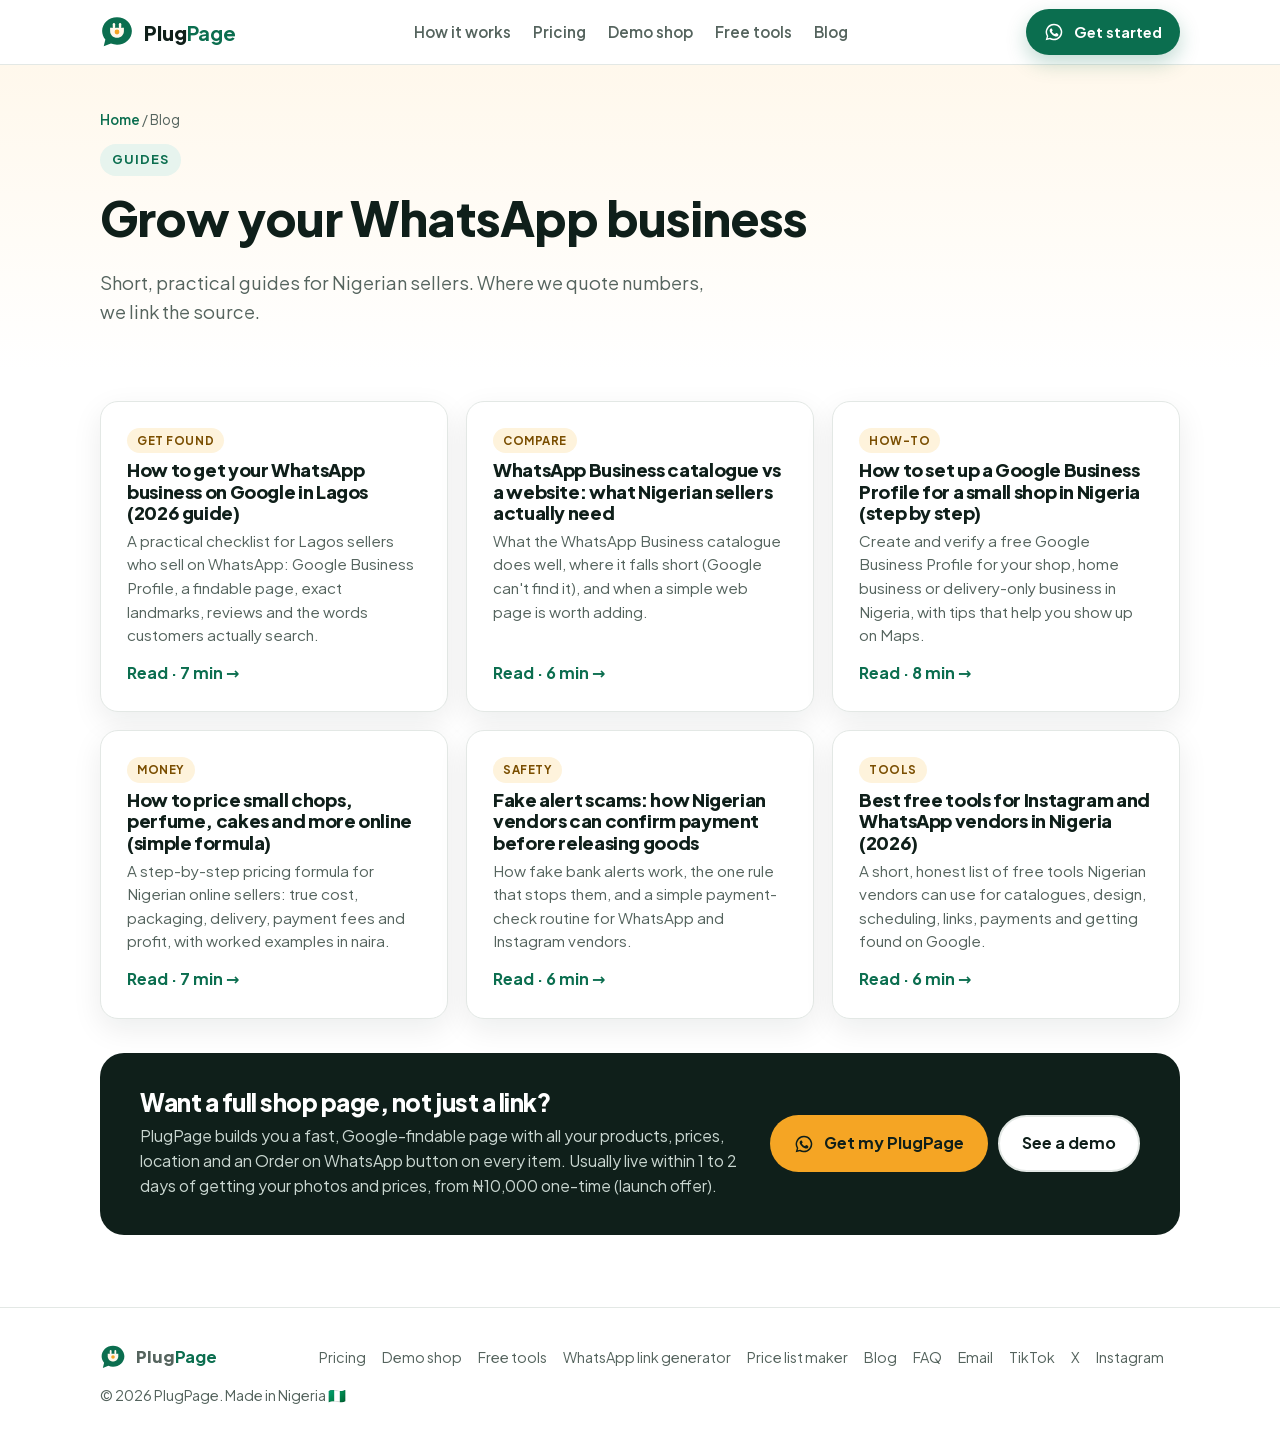
==== commit 7fa3658b: "Copy: remove unbuilt features (Paystack, custom domain, review submission), plugpage.ng -> plugpage." ====
--- a/blog/index.html
+++ b/blog/index.html
@@ -1 +1,321 @@
-<!DOCTYPE html><!--qiPZs2SMkz_j5_g1WJr8K--><html lang="en-NG" class="__variable_532bb9"><head><meta charSet="utf-8"/><meta name="viewport" content="width=device-width, initial-scale=1"/><link rel="preload" href="../_next/static/media/636a5ac981f94f8b-s.p.woff2" as="font" crossorigin="" type="font/woff2"/><link rel="preload" as="image" href="../logo.svg"/><link rel="stylesheet" href="../_next/static/css/2cbfd47812a1af62.css" data-precedence="next"/><link rel="preload" as="script" fetchPriority="low" href="../_next/static/chunks/webpack-ce166bb3116bfbb2.js"/><script src="../_next/static/chunks/4bd1b696-c023c6e3521b1417.js" async=""></script><script src="../_next/static/chunks/255-1f92380adbc6ec99.js" async=""></script><script src="../_next/static/chunks/main-app-acbead7381daace8.js" async=""></script><script src="../_next/static/chunks/619-ba102abea3e3d0e4.js" async=""></script><script src="../_next/static/chunks/app/blog/page-6400eeb2f711520a.js" async=""></script><meta name="next-size-adjust" content=""/><meta name="theme-color" content="#0B6E4F"/><title>Blog: guides for WhatsApp &amp; Instagram sellers in Nigeria | PlugPage</title><meta name="description" content="Practical, sourced guides for Nigerian vendors: getting found on Google, Google Business Profile, pricing, avoiding fake alerts and free tools."/><meta name="keywords" content="WhatsApp store Nigeria,online shop Lagos,small business website Nigeria,Google Business Profile Nigeria,sell on WhatsApp,PlugPage"/><meta name="robots" content="index, follow"/><link rel="canonical" href="index.html"/><meta property="og:title" content="PlugPage Blog: guides for Nigerian online sellers"/><meta property="og:description" content="Get found on Google, price properly, avoid fake alerts, and more."/><meta property="og:url" content="https://plugpage.pages.dev/blog/"/><meta property="og:image" content="https://plugpage.pages.dev/og-blog.png"/><meta property="og:image:width" content="1200"/><meta property="og:image:height" content="630"/><meta name="twitter:card" content="summary_large_image"/><meta name="twitter:title" content="PlugPage Blog: guides for Nigerian online sellers"/><meta name="twitter:description" content="Get found on Google, price properly, avoid fake alerts, and more."/><meta name="twitter:image" content="https://plugpage.pages.dev/og-blog.png"/><link rel="icon" href="../icon.svg@bf4d167ce13e955d" type="image/svg+xml" sizes="any"/><script src="../_next/static/chunks/polyfills-42372ed130431b0a.js" noModule=""></script></head><body><div hidden=""><!--$--><!--/$--></div><script type="application/ld+json">{"@context":"https://schema.org","@type":"Blog","name":"PlugPage Blog","url":"https://plugpage.pages.dev/blog/","publisher":{"@type":"Organization","name":"PlugPage","url":"https://plugpage.pages.dev"},"blogPost":[{"@type":"BlogPosting","headline":"How to get your WhatsApp business on Google in Lagos (2026 guide)","url":"https://plugpage.pages.dev/blog/get-whatsapp-business-on-google-lagos/","datePublished":"2026-10-17"},{"@type":"BlogPosting","headline":"WhatsApp Business catalogue vs a website: what Nigerian sellers actually need","url":"https://plugpage.pages.dev/blog/whatsapp-business-catalogue-vs-website/","datePublished":"2026-10-17"},{"@type":"BlogPosting","headline":"How to set up a Google Business Profile for a small shop in Nigeria (step by step)","url":"https://plugpage.pages.dev/blog/google-business-profile-nigeria-small-shop/","datePublished":"2026-10-17"},{"@type":"BlogPosting","headline":"How to price small chops, perfume, cakes and more online (simple formula)","url":"https://plugpage.pages.dev/blog/how-to-price-products-online-nigeria/","datePublished":"2026-10-17"},{"@type":"BlogPosting","headline":"Fake alert scams: how Nigerian vendors can confirm payment before releasing goods","url":"https://plugpage.pages.dev/blog/avoid-fake-alert-scams-vendors/","datePublished":"2026-10-17"},{"@type":"BlogPosting","headline":"Best free tools for Instagram and WhatsApp vendors in Nigeria (2026)","url":"https://plugpage.pages.dev/blog/free-tools-for-instagram-vendors-nigeria/","datePublished":"2026-10-17"}]}</script><header class="nav"><div class="wrap"><a class="brand" aria-label="PlugPage home" href="../index.html"><img src="../logo.svg" alt="" width="34" height="34"/><span>Plug<b>Page</b></span></a><nav class="nav-links" aria-label="Main"><a href="../index.html#how">How it works</a><a href="../index.html#pricing">Pricing</a><a href="../demo/index.html">Demo shop</a><a href="../tools/index.html">Free tools</a><a href="index.html">Blog</a></nav><a class="btn btn-primary" href="https://wa.me/2349014442677?text=Hi%20PlugPage!%20I&#x27;d%20like%20a%20PlugPage%20for%20my%20business.%0ABusiness%20name%3A%0AWhat%20I%20sell%3A%0AArea%2Flandmark%3A" target="_blank" rel="noopener noreferrer"><svg class="wa-ico" viewBox="0 0 24 24" aria-hidden="true" fill="currentColor"><path d="M12 2a10 10 0 0 0-8.6 15.1L2 22l5-1.3A10 10 0 1 0 12 2zm0 18.2c-1.5 0-3-.4-4.3-1.2l-.3-.2-3 .8.8-2.9-.2-.3A8.2 8.2 0 1 1 12 20.2zm4.5-6.1c-.2-.1-1.5-.7-1.7-.8-.2-.1-.4-.1-.6.1l-.8 1c-.1.2-.3.2-.5.1a6.7 6.7 0 0 1-3.3-2.9c-.2-.4.2-.4.7-1.3.1-.2 0-.3 0-.4l-.8-1.8c-.2-.5-.4-.4-.6-.4h-.5a1 1 0 0 0-.7.3 3 3 0 0 0-.9 2.2c0 1.3.9 2.5 1.1 2.7.1.2 1.8 2.8 4.4 3.9 1.6.7 2.3.8 3.1.6.5-.1 1.5-.6 1.7-1.2.2-.6.2-1.1.2-1.2-.1-.1-.3-.2-.5-.3z"></path></svg> Get started</a></div></header><main><section class="page-hero"><div class="wrap"><div class="crumbs"><a href="../index.html">Home</a> / Blog</div><span class="eyebrow">Guides</span><h1>Grow your WhatsApp business</h1><p class="lead">Short, practical guides for Nigerian sellers. Where we quote numbers, we link the source.</p></div></section><section class="section" style="padding-top:30px"><div class="wrap"><div class="grid-3"><a class="card card-link" href="get-whatsapp-business-on-google-lagos/index.html"><span class="tag-pill">Get found</span><h2 style="font-size:1.15rem;margin:0">How to get your WhatsApp business on Google in Lagos (2026 guide)</h2><p style="font-size:.95rem">A practical checklist for Lagos sellers who sell on WhatsApp: Google Business Profile, a findable page, exact landmarks, reviews and the words customers actually search.</p><span class="more">Read · <!-- -->7<!-- --> min →</span></a><a class="card card-link" href="whatsapp-business-catalogue-vs-website/index.html"><span class="tag-pill">Compare</span><h2 style="font-size:1.15rem;margin:0">WhatsApp Business catalogue vs a website: what Nigerian sellers actually need</h2><p style="font-size:.95rem">What the WhatsApp Business catalogue does well, where it falls short (Google can&#x27;t find it), and when a simple web page is worth adding.</p><span class="more">Read · <!-- -->6<!-- --> min →</span></a><a class="card card-link" href="google-business-profile-nigeria-small-shop/index.html"><span class="tag-pill">How-to</span><h2 style="font-size:1.15rem;margin:0">How to set up a Google Business Profile for a small shop in Nigeria (step by step)</h2><p style="font-size:.95rem">Create and verify a free Google Business Profile for your shop, home business or delivery-only business in Nigeria, with tips that help you show up on Maps.</p><span class="more">Read · <!-- -->8<!-- --> min →</span></a><a class="card card-link" href="how-to-price-products-online-nigeria/index.html"><span class="tag-pill">Money</span><h2 style="font-size:1.15rem;margin:0">How to price small chops, perfume, cakes and more online (simple formula)</h2><p style="font-size:.95rem">A step-by-step pricing formula for Nigerian online sellers: true cost, packaging, delivery, payment fees and profit, with worked examples in naira.</p><span class="more">Read · <!-- -->7<!-- --> min →</span></a><a class="card card-link" href="avoid-fake-alert-scams-vendors/index.html"><span class="tag-pill">Safety</span><h2 style="font-size:1.15rem;margin:0">Fake alert scams: how Nigerian vendors can confirm payment before releasing goods</h2><p style="font-size:.95rem">How fake bank alerts work, the one rule that stops them, and a simple payment-check routine for WhatsApp and Instagram vendors.</p><span class="more">Read · <!-- -->6<!-- --> min →</span></a><a class="card card-link" href="free-tools-for-instagram-vendors-nigeria/index.html"><span class="tag-pill">Tools</span><h2 style="font-size:1.15rem;margin:0">Best free tools for Instagram and WhatsApp vendors in Nigeria (2026)</h2><p style="font-size:.95rem">A short, honest list of free tools Nigerian vendors can use for catalogues, design, scheduling, links, payments and getting found on Google.</p><span class="more">Read · <!-- -->6<!-- --> min →</span></a></div><div class="cta-band"><div><h2 style="font-size:1.5rem;margin-bottom:8px">Want a full shop page, not just a link?</h2><p>PlugPage builds you a fast, Google-findable page with all your products, prices, location, reviews and an Order on WhatsApp button on every item. Live in 24 hours, from ₦10,000 one-time (launch offer).</p></div><div style="display:flex;gap:10px;flex-wrap:wrap"><a class="btn btn-amber" href="https://wa.me/2349014442677?text=Hi%20PlugPage!%20I&#x27;d%20like%20a%20PlugPage%20for%20my%20business.%0ABusiness%20name%3A%0AWhat%20I%20sell%3A%0AArea%2Flandmark%3A" target="_blank" rel="noopener noreferrer"><svg class="wa-ico" viewBox="0 0 24 24" aria-hidden="true" fill="currentColor"><path d="M12 2a10 10 0 0 0-8.6 15.1L2 22l5-1.3A10 10 0 1 0 12 2zm0 18.2c-1.5 0-3-.4-4.3-1.2l-.3-.2-3 .8.8-2.9-.2-.3A8.2 8.2 0 1 1 12 20.2zm4.5-6.1c-.2-.1-1.5-.7-1.7-.8-.2-.1-.4-.1-.6.1l-.8 1c-.1.2-.3.2-.5.1a6.7 6.7 0 0 1-3.3-2.9c-.2-.4.2-.4.7-1.3.1-.2 0-.3 0-.4l-.8-1.8c-.2-.5-.4-.4-.6-.4h-.5a1 1 0 0 0-.7.3 3 3 0 0 0-.9 2.2c0 1.3.9 2.5 1.1 2.7.1.2 1.8 2.8 4.4 3.9 1.6.7 2.3.8 3.1.6.5-.1 1.5-.6 1.7-1.2.2-.6.2-1.1.2-1.2-.1-.1-.3-.2-.5-.3z"></path></svg> Get my PlugPage</a><a class="btn btn-ghost" href="../demo/index.html">See a demo</a></div></div></div></section></main><footer><div class="wrap"><div class="brand" style="font-size:1.05rem"><img src="../logo.svg" alt="" width="26" height="26"/><span>Plug<b>Page</b></span></div><div><a href="../index.html#pricing">Pricing</a><a href="../demo/index.html">Demo shop</a><a href="../tools/index.html">Free tools</a><a href="../tools/whatsapp-link/index.html">WhatsApp link generator</a><a href="../tools/price-list/index.html">Price list maker</a><a href="index.html">Blog</a><a href="../index.html#faq">FAQ</a><a href="mailto:plugpage@mail.grokbot.com">Email</a><a href="https://www.tiktok.com/@plugpageng" target="_blank" rel="noopener noreferrer" aria-label="PlugPage on TikTok">TikTok</a><a href="https://x.com/AmarachukwuOnu4" target="_blank" rel="noopener noreferrer" aria-label="PlugPage on X">X</a><a href="https://www.instagram.com/plugpageng/" target="_blank" rel="noopener noreferrer" aria-label="PlugPage on Instagram">Instagram</a></div><div>© <!-- -->2026<!-- --> PlugPage. Made in Nigeria 🇳🇬</div></div></footer><!--$--><!--/$--><script src="../_next/static/chunks/webpack-ce166bb3116bfbb2.js" id="_R_" async=""></script><script>(self.__next_f=self.__next_f||[]).push([0])</script><script>self.__next_f.push([1,"1:\"$Sreact.fragment\"\n2:I[9766,[],\"\"]\n3:I[8924,[],\"\"]\n4:I[2619,[\"619\",\"static/chunks/619-ba102abea3e3d0e4.js\",\"831\",\"static/chunks/app/blog/page-6400eeb2f711520a.js\"],\"\"]\na:I[7150,[],\"\"]\n:HL[\"/_next/static/media/636a5ac981f94f8b-s.p.woff2\",\"font\",{\"crossOrigin\":\"\",\"type\":\"font/woff2\"}]\n:HL[\"/_next/static/css/2cbfd47812a1af62.css\",\"style\"]\n5:T602,"])</script><script>self.__next_f.push([1,"{\"@context\":\"https://schema.org\",\"@type\":\"Blog\",\"name\":\"PlugPage Blog\",\"url\":\"https://plugpage.pages.dev/blog/\",\"publisher\":{\"@type\":\"Organization\",\"name\":\"PlugPage\",\"url\":\"https://plugpage.pages.dev\"},\"blogPost\":[{\"@type\":\"BlogPosting\",\"headline\":\"How to get your WhatsApp business on Google in Lagos (2026 guide)\",\"url\":\"https://plugpage.pages.dev/blog/get-whatsapp-business-on-google-lagos/\",\"datePublished\":\"2026-10-17\"},{\"@type\":\"BlogPosting\",\"headline\":\"WhatsApp Business catalogue vs a website: what Nigerian sellers actually need\",\"url\":\"https://plugpage.pages.dev/blog/whatsapp-business-catalogue-vs-website/\",\"datePublished\":\"2026-10-17\"},{\"@type\":\"BlogPosting\",\"headline\":\"How to set up a Google Business Profile for a small shop in Nigeria (step by step)\",\"url\":\"https://plugpage.pages.dev/blog/google-business-profile-nigeria-small-shop/\",\"datePublished\":\"2026-10-17\"},{\"@type\":\"BlogPosting\",\"headline\":\"How to price small chops, perfume, cakes and more online (simple formula)\",\"url\":\"https://plugpage.pages.dev/blog/how-to-price-products-online-nigeria/\",\"datePublished\":\"2026-10-17\"},{\"@type\":\"BlogPosting\",\"headline\":\"Fake alert scams: how Nigerian vendors can confirm payment before releasing goods\",\"url\":\"https://plugpage.pages.dev/blog/avoid-fake-alert-scams-vendors/\",\"datePublished\":\"2026-10-17\"},{\"@type\":\"BlogPosting\",\"headline\":\"Best free tools for Instagram and WhatsApp vendors in Nigeria (2026)\",\"url\":\"https://plugpage.pages.dev/blog/free-tools-for-instagram-vendors-nigeria/\",\"datePublished\":\"2026-10-17\"}]}"])</script><script>self.__next_f.push([1,"0:{\"P\":null,\"b\":\"qiPZs2SMkz-j5-g1WJr8K\",\"p\":\"\",\"c\":[\"\",\"blog\",\"\"],\"i\":false,\"f\":[[[\"\",{\"children\":[\"blog\",{\"children\":[\"__PAGE__\",{}]}]},\"$undefined\",\"$undefined\",true],[\"\",[\"$\",\"$1\",\"c\",{\"children\":[[[\"$\",\"link\",\"0\",{\"rel\":\"stylesheet\",\"href\":\"/_next/static/css/2cbfd47812a1af62.css\",\"precedence\":\"next\",\"crossOrigin\":\"$undefined\",\"nonce\":\"$undefined\"}]],[\"$\",\"html\",null,{\"lang\":\"en-NG\",\"className\":\"__variable_532bb9\",\"children\":[\"$\",\"body\",null,{\"children\":[\"$\",\"$L2\",null,{\"parallelRouterKey\":\"children\",\"error\":\"$undefined\",\"errorStyles\":\"$undefined\",\"errorScripts\":\"$undefined\",\"template\":[\"$\",\"$L3\",null,{}],\"templateStyles\":\"$undefined\",\"templateScripts\":\"$undefined\",\"notFound\":[[\"$\",\"main\",null,{\"className\":\"section center\",\"children\":[\"$\",\"div\",null,{\"className\":\"wrap\",\"children\":[[\"$\",\"h1\",null,{\"children\":\"Page not found\"}],[\"$\",\"p\",null,{\"className\":\"lead\",\"children\":\"This PlugPage doesn't exist (yet).\"}],[\"$\",\"$L4\",null,{\"className\":\"btn btn-primary\",\"href\":\"/\",\"children\":\"Go home\"}]]}]}],[]],\"forbidden\":\"$undefined\",\"unauthorized\":\"$undefined\"}]}]}]]}],{\"children\":[\"blog\",[\"$\",\"$1\",\"c\",{\"children\":[null,[\"$\",\"$L2\",null,{\"parallelRouterKey\":\"children\",\"error\":\"$undefined\",\"errorStyles\":\"$undefined\",\"errorScripts\":\"$undefined\",\"template\":[\"$\",\"$L3\",null,{}],\"templateStyles\":\"$undefined\",\"templateScripts\":\"$undefined\",\"notFound\":\"$undefined\",\"forbidden\":\"$undefined\",\"unauthorized\":\"$undefined\"}]]}],{\"children\":[\"__PAGE__\",[\"$\",\"$1\",\"c\",{\"children\":[[[\"$\",\"script\",null,{\"type\":\"application/ld+json\",\"dangerouslySetInnerHTML\":{\"__html\":\"$5\"}}],[false,[\"$\",\"header\",null,{\"className\":\"nav\",\"children\":[\"$\",\"div\",null,{\"className\":\"wrap\",\"children\":[[\"$\",\"$L4\",null,{\"href\":\"/\",\"className\":\"brand\",\"aria-label\":\"PlugPage home\",\"children\":[[\"$\",\"img\",null,{\"src\":\"/logo.svg\",\"alt\":\"\",\"width\":34,\"height\":34}],[\"$\",\"span\",null,{\"children\":[\"Plug\",[\"$\",\"b\",null,{\"children\":\"Page\"}]]}]]}],[\"$\",\"nav\",null,{\"className\":\"nav-links\",\"aria-label\":\"Main\",\"children\":[[\"$\",\"$L4\",null,{\"href\":\"/#how\",\"children\":\"How it works\"}],[\"$\",\"$L4\",null,{\"href\":\"/#pricing\",\"children\":\"Pricing\"}],[\"$\",\"$L4\",null,{\"href\":\"/demo/\",\"children\":\"Demo shop\"}],[\"$\",\"$L4\",null,{\"href\":\"/tools/\",\"children\":\"Free tools\"}],[\"$\",\"$L4\",null,{\"href\":\"/blog/\",\"children\":\"Blog\"}]]}],[\"$\",\"a\",null,{\"className\":\"btn btn-primary\",\"href\":\"https://wa.me/2349014442677?text=Hi%20PlugPage!%20I'd%20like%20a%20PlugPage%20for%20my%20business.%0ABusiness%20name%3A%0AWhat%20I%20sell%3A%0AArea%2Flandmark%3A\",\"target\":\"_blank\",\"rel\":\"noopener noreferrer\",\"children\":[[\"$\",\"svg\",null,{\"className\":\"wa-ico\",\"viewBox\":\"0 0 24 24\",\"aria-hidden\":\"true\",\"fill\":\"currentColor\",\"children\":[\"$\",\"path\",null,{\"d\":\"M12 2a10 10 0 0 0-8.6 15.1L2 22l5-1.3A10 10 0 1 0 12 2zm0 18.2c-1.5 0-3-.4-4.3-1.2l-.3-.2-3 .8.8-2.9-.2-.3A8.2 8.2 0 1 1 12 20.2zm4.5-6.1c-.2-.1-1.5-.7-1.7-.8-.2-.1-.4-.1-.6.1l-.8 1c-.1.2-.3.2-.5.1a6.7 6.7 0 0 1-3.3-2.9c-.2-.4.2-.4.7-1.3.1-.2 0-.3 0-.4l-.8-1.8c-.2-.5-.4-.4-.6-.4h-.5a1 1 0 0 0-.7.3 3 3 0 0 0-.9 2.2c0 1.3.9 2.5 1.1 2.7.1.2 1.8 2.8 4.4 3.9 1.6.7 2.3.8 3.1.6.5-.1 1.5-.6 1.7-1.2.2-.6.2-1.1.2-1.2-.1-.1-.3-.2-.5-.3z\"}]}],\" Get started\"]}]]}]}]],\"$L6\",\"$L7\"],null,\"$L8\"]}],{},null,false]},null,false]},null,false],\"$L9\",false]],\"m\":\"$undefined\",\"G\":[\"$a\",[]],\"s\":false,\"S\":true}\n"])</script><script>self.__next_f.push([1,"e:I[4431,[],\"OutletBoundary\"]\n10:I[5278,[],\"AsyncMetadataOutlet\"]\n12:I[4431,[],\"ViewportBoundary\"]\n14:I[4431,[],\"MetadataBoundary\"]\n15:\"$Sreact.suspense\"\n"])</script><script>self.__next_f.push([1,"6:[\"$\",\"main\",null,{\"children\":[[\"$\",\"section\",null,{\"className\":\"page-hero\",\"children\":[\"$\",\"div\",null,{\"className\":\"wrap\",\"children\":[[\"$\",\"div\",null,{\"className\":\"crumbs\",\"children\":[[\"$\",\"$L4\",null,{\"href\":\"/\",\"children\":\"Home\"}],\" / Blog\"]}],[\"$\",\"span\",null,{\"className\":\"eyebrow\",\"children\":\"Guides\"}],[\"$\",\"h1\",null,{\"children\":\"Grow your WhatsApp business\"}],[\"$\",\"p\",null,{\"className\":\"lead\",\"children\":\"Short, practical guides for Nigerian sellers. Where we quote numbers, we link the source.\"}]]}]}],[\"$\",\"section\",null,{\"className\":\"section\",\"style\":{\"paddingTop\":30},\"children\":[\"$\",\"div\",null,{\"className\":\"wrap\",\"children\":[[\"$\",\"div\",null,{\"className\":\"grid-3\",\"children\":[[\"$\",\"$L4\",\"get-whatsapp-business-on-google-lagos\",{\"href\":\"/blog/get-whatsapp-business-on-google-lagos/\",\"className\":\"card card-link\",\"children\":[[\"$\",\"span\",null,{\"className\":\"tag-pill\",\"children\":\"Get found\"}],[\"$\",\"h2\",null,{\"style\":{\"fontSize\":\"1.15rem\",\"margin\":0},\"children\":\"How to get your WhatsApp business on Google in Lagos (2026 guide)\"}],[\"$\",\"p\",null,{\"style\":{\"fontSize\":\".95rem\"},\"children\":\"A practical checklist for Lagos sellers who sell on WhatsApp: Google Business Profile, a findable page, exact landmarks, reviews and the words customers actually search.\"}],[\"$\",\"span\",null,{\"className\":\"more\",\"children\":[\"Read · \",7,\" min →\"]}]]}],[\"$\",\"$L4\",\"whatsapp-business-catalogue-vs-website\",{\"href\":\"/blog/whatsapp-business-catalogue-vs-website/\",\"className\":\"card card-link\",\"children\":[[\"$\",\"span\",null,{\"className\":\"tag-pill\",\"children\":\"Compare\"}],[\"$\",\"h2\",null,{\"style\":{\"fontSize\":\"1.15rem\",\"margin\":0},\"children\":\"WhatsApp Business catalogue vs a website: what Nigerian sellers actually need\"}],[\"$\",\"p\",null,{\"style\":{\"fontSize\":\".95rem\"},\"children\":\"What the WhatsApp Business catalogue does well, where it falls short (Google can't find it), and when a simple web page is worth adding.\"}],[\"$\",\"span\",null,{\"className\":\"more\",\"children\":[\"Read · \",6,\" min →\"]}]]}],[\"$\",\"$L4\",\"google-business-profile-nigeria-small-shop\",{\"href\":\"/blog/google-business-profile-nigeria-small-shop/\",\"className\":\"card card-link\",\"children\":[[\"$\",\"span\",null,{\"className\":\"tag-pill\",\"children\":\"How-to\"}],[\"$\",\"h2\",null,{\"style\":{\"fontSize\":\"1.15rem\",\"margin\":0},\"children\":\"How to set up a Google Business Profile for a small shop in Nigeria (step by step)\"}],[\"$\",\"p\",null,{\"style\":{\"fontSize\":\".95rem\"},\"children\":\"Create and verify a free Google Business Profile for your shop, home business or delivery-only business in Nigeria, with tips that help you show up on Maps.\"}],[\"$\",\"span\",null,{\"className\":\"more\",\"children\":[\"Read · \",8,\" min →\"]}]]}],[\"$\",\"$L4\",\"how-to-price-products-online-nigeria\",{\"href\":\"/blog/how-to-price-products-online-nigeria/\",\"className\":\"card card-link\",\"children\":[[\"$\",\"span\",null,{\"className\":\"tag-pill\",\"children\":\"Money\"}],[\"$\",\"h2\",null,{\"style\":{\"fontSize\":\"1.15rem\",\"margin\":0},\"children\":\"How to price small chops, perfume, cakes and more online (simple formula)\"}],[\"$\",\"p\",null,{\"style\":{\"fontSize\":\".95rem\"},\"children\":\"A step-by-step pricing formula for Nigerian online sellers: true cost, packaging, delivery, payment fees and profit, with worked examples in naira.\"}],[\"$\",\"span\",null,{\"className\":\"more\",\"children\":[\"Read · \",7,\" min →\"]}]]}],[\"$\",\"$L4\",\"avoid-fake-alert-scams-vendors\",{\"href\":\"/blog/avoid-fake-alert-scams-vendors/\",\"className\":\"card card-link\",\"children\":[[\"$\",\"span\",null,{\"className\":\"tag-pill\",\"children\":\"Safety\"}],[\"$\",\"h2\",null,{\"style\":{\"fontSize\":\"1.15rem\",\"margin\":0},\"children\":\"Fake alert scams: how Nigerian vendors can confirm payment before releasing goods\"}],[\"$\",\"p\",null,{\"style\":{\"fontSize\":\".95rem\"},\"children\":\"How fake bank alerts work, the one rule that stops them, and a simple payment-check routine for WhatsApp and Instagram vendors.\"}],[\"$\",\"span\",null,{\"className\":\"more\",\"children\":[\"Read · \",6,\" min →\"]}]]}],[\"$\",\"$L4\",\"free-tools-for-instagram-vendors-nigeria\",{\"href\":\"/blog/free-tools-for-instagram-vendors-nigeria/\",\"className\":\"card card-link\",\"children\":[[\"$\",\"span\",null,{\"className\":\"tag-pill\",\"children\":\"Tools\"}],[\"$\",\"h2\",null,{\"style\":{\"fontSize\":\"1.15rem\",\"margin\":0},\"children\":\"Best free tools for Instagram and WhatsApp vendors in Nigeria (2026)\"}],\"$Lb\",\"$Lc\"]}]]}],\"$Ld\"]}]}]]}]\n"])</script><script>self.__next_f.push([1,"7:[\"$\",\"footer\",null,{\"children\":[\"$\",\"div\",null,{\"className\":\"wrap\",\"children\":[[\"$\",\"div\",null,{\"className\":\"brand\",\"style\":{\"fontSize\":\"1.05rem\"},\"children\":[[\"$\",\"img\",null,{\"src\":\"/logo.svg\",\"alt\":\"\",\"width\":26,\"height\":26}],[\"$\",\"span\",null,{\"children\":[\"Plug\",[\"$\",\"b\",null,{\"children\":\"Page\"}]]}]]}],[\"$\",\"div\",null,{\"children\":[[\"$\",\"$L4\",null,{\"href\":\"/#pricing\",\"children\":\"Pricing\"}],[\"$\",\"$L4\",null,{\"href\":\"/demo/\",\"children\":\"Demo shop\"}],[\"$\",\"$L4\",null,{\"href\":\"/tools/\",\"children\":\"Free tools\"}],[\"$\",\"$L4\",null,{\"href\":\"/tools/whatsapp-link/\",\"children\":\"WhatsApp link generator\"}],[\"$\",\"$L4\",null,{\"href\":\"/tools/price-list/\",\"children\":\"Price list maker\"}],[\"$\",\"$L4\",null,{\"href\":\"/blog/\",\"children\":\"Blog\"}],[\"$\",\"$L4\",null,{\"href\":\"/#faq\",\"children\":\"FAQ\"}],[\"$\",\"a\",null,{\"href\":\"mailto:plugpage@mail.grokbot.com\",\"children\":\"Email\"}],[\"$\",\"a\",null,{\"href\":\"https://www.tiktok.com/@plugpageng\",\"target\":\"_blank\",\"rel\":\"noopener noreferrer\",\"aria-label\":\"PlugPage on TikTok\",\"children\":\"TikTok\"}],[\"$\",\"a\",null,{\"href\":\"https://x.com/AmarachukwuOnu4\",\"target\":\"_blank\",\"rel\":\"noopener noreferrer\",\"aria-label\":\"PlugPage on X\",\"children\":\"X\"}],[\"$\",\"a\",null,{\"href\":\"https://www.instagram.com/plugpageng/\",\"target\":\"_blank\",\"rel\":\"noopener noreferrer\",\"aria-label\":\"PlugPage on Instagram\",\"children\":\"Instagram\"}]]}],[\"$\",\"div\",null,{\"children\":[\"© \",2026,\" PlugPage. Made in Nigeria 🇳🇬\"]}]]}]}]\n"])</script><script>self.__next_f.push([1,"8:[\"$\",\"$Le\",null,{\"children\":[\"$Lf\",[\"$\",\"$L10\",null,{\"promise\":\"$@11\"}]]}]\n9:[\"$\",\"$1\",\"h\",{\"children\":[null,[[\"$\",\"$L12\",null,{\"children\":\"$L13\"}],[\"$\",\"meta\",null,{\"name\":\"next-size-adjust\",\"content\":\"\"}]],[\"$\",\"$L14\",null,{\"children\":[\"$\",\"div\",null,{\"hidden\":true,\"children\":[\"$\",\"$15\",null,{\"fallback\":null,\"children\":\"$L16\"}]}]}]]}]\n"])</script><script>self.__next_f.push([1,"b:[\"$\",\"p\",null,{\"style\":{\"fontSize\":\".95rem\"},\"children\":\"A short, honest list of free tools Nigerian vendors can use for catalogues, design, scheduling, links, payments and getting found on Google.\"}]\nc:[\"$\",\"span\",null,{\"className\":\"more\",\"children\":[\"Read · \",6,\" min →\"]}]\n"])</script><script>self.__next_f.push([1,"d:[\"$\",\"div\",null,{\"className\":\"cta-band\",\"children\":[[\"$\",\"div\",null,{\"children\":[[\"$\",\"h2\",null,{\"style\":{\"fontSize\":\"1.5rem\",\"marginBottom\":8},\"children\":\"Want a full shop page, not just a link?\"}],[\"$\",\"p\",null,{\"children\":\"PlugPage builds you a fast, Google-findable page with all your products, prices, location, reviews and an Order on WhatsApp button on every item. Live in 24 hours, from ₦10,000 one-time (launch offer).\"}]]}],[\"$\",\"div\",null,{\"style\":{\"display\":\"flex\",\"gap\":10,\"flexWrap\":\"wrap\"},\"children\":[[\"$\",\"a\",null,{\"className\":\"btn btn-amber\",\"href\":\"https://wa.me/2349014442677?text=Hi%20PlugPage!%20I'd%20like%20a%20PlugPage%20for%20my%20business.%0ABusiness%20name%3A%0AWhat%20I%20sell%3A%0AArea%2Flandmark%3A\",\"target\":\"_blank\",\"rel\":\"noopener noreferrer\",\"children\":[[\"$\",\"svg\",null,{\"className\":\"wa-ico\",\"viewBox\":\"0 0 24 24\",\"aria-hidden\":\"true\",\"fill\":\"currentColor\",\"children\":[\"$\",\"path\",null,{\"d\":\"M12 2a10 10 0 0 0-8.6 15.1L2 22l5-1.3A10 10 0 1 0 12 2zm0 18.2c-1.5 0-3-.4-4.3-1.2l-.3-.2-3 .8.8-2.9-.2-.3A8.2 8.2 0 1 1 12 20.2zm4.5-6.1c-.2-.1-1.5-.7-1.7-.8-.2-.1-.4-.1-.6.1l-.8 1c-.1.2-.3.2-.5.1a6.7 6.7 0 0 1-3.3-2.9c-.2-.4.2-.4.7-1.3.1-.2 0-.3 0-.4l-.8-1.8c-.2-.5-.4-.4-.6-.4h-.5a1 1 0 0 0-.7.3 3 3 0 0 0-.9 2.2c0 1.3.9 2.5 1.1 2.7.1.2 1.8 2.8 4.4 3.9 1.6.7 2.3.8 3.1.6.5-.1 1.5-.6 1.7-1.2.2-.6.2-1.1.2-1.2-.1-.1-.3-.2-.5-.3z\"}]}],\" Get my PlugPage\"]}],[\"$\",\"$L4\",null,{\"className\":\"btn btn-ghost\",\"href\":\"/demo/\",\"children\":\"See a demo\"}]]}]]}]\n"])</script><script>self.__next_f.push([1,"13:[[\"$\",\"meta\",\"0\",{\"charSet\":\"utf-8\"}],[\"$\",\"meta\",\"1\",{\"name\":\"viewport\",\"content\":\"width=device-width, initial-scale=1\"}],[\"$\",\"meta\",\"2\",{\"name\":\"theme-color\",\"content\":\"#0B6E4F\"}]]\nf:null\n"])</script><script>self.__next_f.push([1,"17:I[622,[],\"IconMark\"]\n"])</script><script>self.__next_f.push([1,"11:{\"metadata\":[[\"$\",\"title\",\"0\",{\"children\":\"Blog: guides for WhatsApp \u0026 Instagram sellers in Nigeria | PlugPage\"}],[\"$\",\"meta\",\"1\",{\"name\":\"description\",\"content\":\"Practical, sourced guides for Nigerian vendors: getting found on Google, Google Business Profile, pricing, avoiding fake alerts and free tools.\"}],[\"$\",\"meta\",\"2\",{\"name\":\"keywords\",\"content\":\"WhatsApp store Nigeria,online shop Lagos,small business website Nigeria,Google Business Profile Nigeria,sell on WhatsApp,PlugPage\"}],[\"$\",\"meta\",\"3\",{\"name\":\"robots\",\"content\":\"index, follow\"}],[\"$\",\"link\",\"4\",{\"rel\":\"canonical\",\"href\":\"https://plugpage.pages.dev/blog/\"}],[\"$\",\"meta\",\"5\",{\"property\":\"og:title\",\"content\":\"PlugPage Blog: guides for Nigerian online sellers\"}],[\"$\",\"meta\",\"6\",{\"property\":\"og:description\",\"content\":\"Get found on Google, price properly, avoid fake alerts, and more.\"}],[\"$\",\"meta\",\"7\",{\"property\":\"og:url\",\"content\":\"https://plugpage.pages.dev/blog/\"}],[\"$\",\"meta\",\"8\",{\"property\":\"og:image\",\"content\":\"https://plugpage.pages.dev/og-blog.png\"}],[\"$\",\"meta\",\"9\",{\"property\":\"og:image:width\",\"content\":\"1200\"}],[\"$\",\"meta\",\"10\",{\"property\":\"og:image:height\",\"content\":\"630\"}],[\"$\",\"meta\",\"11\",{\"name\":\"twitter:card\",\"content\":\"summary_large_image\"}],[\"$\",\"meta\",\"12\",{\"name\":\"twitter:title\",\"content\":\"PlugPage Blog: guides for Nigerian online sellers\"}],[\"$\",\"meta\",\"13\",{\"name\":\"twitter:description\",\"content\":\"Get found on Google, price properly, avoid fake alerts, and more.\"}],[\"$\",\"meta\",\"14\",{\"name\":\"twitter:image\",\"content\":\"https://plugpage.pages.dev/og-blog.png\"}],[\"$\",\"link\",\"15\",{\"rel\":\"icon\",\"href\":\"/icon.svg?bf4d167ce13e955d\",\"type\":\"image/svg+xml\",\"sizes\":\"any\"}],[\"$\",\"$L17\",\"16\",{}]],\"error\":null,\"digest\":\"$undefined\"}\n"])</script><script>self.__next_f.push([1,"16:\"$11:metadata\"\n"])</script></body></html>+<!doctype html>
+<html lang="en-NG" class="__variable_532bb9">
+  <head>
+    <meta charset="utf-8" />
+    <meta name="viewport" content="width=device-width, initial-scale=1" />
+    <link
+      rel="preload"
+      href="../fonts/636a5ac981f94f8b-s.p.woff2"
+      as="font"
+      crossorigin=""
+      type="font/woff2"
+    />
+    <link rel="preload" as="image" href="../logo.svg" />
+    <link rel="stylesheet" href="../css/style.css" />
+    <meta name="theme-color" content="#0B6E4F" />
+    <title>
+      Blog: guides for WhatsApp &amp; Instagram sellers in Nigeria | PlugPage
+    </title>
+    <meta
+      name="description"
+      content="Practical, sourced guides for Nigerian vendors: getting found on Google, Google Business Profile, pricing, avoiding fake alerts and free tools."
+    />
+    <meta
+      name="keywords"
+      content="WhatsApp store Nigeria,online shop Lagos,small business website Nigeria,Google Business Profile Nigeria,sell on WhatsApp,PlugPage"
+    />
+    <meta name="robots" content="index, follow" />
+    <link rel="canonical" href="https://plugpage.pages.dev/blog/" />
+    <meta
+      property="og:title"
+      content="PlugPage Blog: guides for Nigerian online sellers"
+    />
+    <meta
+      property="og:description"
+      content="Get found on Google, price properly, avoid fake alerts, and more."
+    />
+    <meta property="og:url" content="https://plugpage.pages.dev/blog/" />
+    <meta
+      property="og:image"
+      content="https://plugpage.pages.dev/og-blog.png"
+    />
+    <meta property="og:image:width" content="1200" />
+    <meta property="og:image:height" content="630" />
+    <meta name="twitter:card" content="summary_large_image" />
+    <meta
+      name="twitter:title"
+      content="PlugPage Blog: guides for Nigerian online sellers"
+    />
+    <meta
+      name="twitter:description"
+      content="Get found on Google, price properly, avoid fake alerts, and more."
+    />
+    <meta
+      name="twitter:image"
+      content="https://plugpage.pages.dev/og-blog.png"
+    />
+    <link rel="icon" href="../favicon.ico" sizes="48x48" />
+    <link rel="icon" href="../icon.svg" type="image/svg+xml" />
+    <link rel="apple-touch-icon" href="../apple-touch-icon.png" />
+  </head>
+  <body>
+    <script type="application/ld+json">
+      {
+        "@context": "https://schema.org",
+        "@type": "Blog",
+        "name": "PlugPage Blog",
+        "url": "https://plugpage.pages.dev/blog/",
+        "publisher": {
+          "@type": "Organization",
+          "name": "PlugPage",
+          "url": "https://plugpage.pages.dev"
+        },
+        "blogPost": [
+          {
+            "@type": "BlogPosting",
+            "headline": "How to get your WhatsApp business on Google in Lagos (2026 guide)",
+            "url": "https://plugpage.pages.dev/blog/get-whatsapp-business-on-google-lagos/",
+            "datePublished": "2026-10-17"
+          },
+          {
+            "@type": "BlogPosting",
+            "headline": "WhatsApp Business catalogue vs a website: what Nigerian sellers actually need",
+            "url": "https://plugpage.pages.dev/blog/whatsapp-business-catalogue-vs-website/",
+            "datePublished": "2026-10-17"
+          },
+          {
+            "@type": "BlogPosting",
+            "headline": "How to set up a Google Business Profile for a small shop in Nigeria (step by step)",
+            "url": "https://plugpage.pages.dev/blog/google-business-profile-nigeria-small-shop/",
+            "datePublished": "2026-10-17"
+          },
+          {
+            "@type": "BlogPosting",
+            "headline": "How to price small chops, perfume, cakes and more online (simple formula)",
+            "url": "https://plugpage.pages.dev/blog/how-to-price-products-online-nigeria/",
+            "datePublished": "2026-10-17"
+          },
+          {
+            "@type": "BlogPosting",
+            "headline": "Fake alert scams: how Nigerian vendors can confirm payment before releasing goods",
+            "url": "https://plugpage.pages.dev/blog/avoid-fake-alert-scams-vendors/",
+            "datePublished": "2026-10-17"
+          },
+          {
+            "@type": "BlogPosting",
+            "headline": "Best free tools for Instagram and WhatsApp vendors in Nigeria (2026)",
+            "url": "https://plugpage.pages.dev/blog/free-tools-for-instagram-vendors-nigeria/",
+            "datePublished": "2026-10-17"
+          }
+        ]
+      }
+    </script>
+    <header class="nav">
+      <div class="wrap">
+        <a class="brand" aria-label="PlugPage home" href="../index.html"
+          ><img src="../logo.svg" alt="" width="34" height="34" /><span
+            >Plug<b>Page</b></span
+          ></a
+        >
+        <nav class="nav-links" aria-label="Main">
+          <a href="../index.html#how">How it works</a
+          ><a href="../index.html#pricing">Pricing</a
+          ><a href="../demo/index.html">Demo shop</a
+          ><a href="../tools/index.html">Free tools</a
+          ><a href="index.html">Blog</a>
+        </nav>
+        <a
+          class="btn btn-primary"
+          href="https://wa.me/2349014442677?text=Hi%20PlugPage!%20I&#x27;d%20like%20a%20PlugPage%20for%20my%20business.%0ABusiness%20name%3A%0AWhat%20I%20sell%3A%0AArea%2Flandmark%3A"
+          target="_blank"
+          rel="noopener noreferrer"
+          ><svg
+            class="wa-ico"
+            viewBox="0 0 24 24"
+            aria-hidden="true"
+            fill="currentColor"
+          >
+            <path
+              d="M12 2a10 10 0 0 0-8.6 15.1L2 22l5-1.3A10 10 0 1 0 12 2zm0 18.2c-1.5 0-3-.4-4.3-1.2l-.3-.2-3 .8.8-2.9-.2-.3A8.2 8.2 0 1 1 12 20.2zm4.5-6.1c-.2-.1-1.5-.7-1.7-.8-.2-.1-.4-.1-.6.1l-.8 1c-.1.2-.3.2-.5.1a6.7 6.7 0 0 1-3.3-2.9c-.2-.4.2-.4.7-1.3.1-.2 0-.3 0-.4l-.8-1.8c-.2-.5-.4-.4-.6-.4h-.5a1 1 0 0 0-.7.3 3 3 0 0 0-.9 2.2c0 1.3.9 2.5 1.1 2.7.1.2 1.8 2.8 4.4 3.9 1.6.7 2.3.8 3.1.6.5-.1 1.5-.6 1.7-1.2.2-.6.2-1.1.2-1.2-.1-.1-.3-.2-.5-.3z"
+            ></path>
+          </svg>
+          Get started</a
+        >
+      </div>
+    </header>
+    <main>
+      <section class="page-hero">
+        <div class="wrap">
+          <div class="crumbs"><a href="../index.html">Home</a> / Blog</div>
+          <span class="eyebrow">Guides</span>
+          <h1>Grow your WhatsApp business</h1>
+          <p class="lead">
+            Short, practical guides for Nigerian sellers. Where we quote
+            numbers, we link the source.
+          </p>
+        </div>
+      </section>
+      <section class="section" style="padding-top: 30px">
+        <div class="wrap">
+          <div class="grid-3">
+            <a
+              class="card card-link"
+              href="get-whatsapp-business-on-google-lagos/index.html"
+              ><span class="tag-pill">Get found</span>
+              <h2 style="font-size: 1.15rem; margin: 0">
+                How to get your WhatsApp business on Google in Lagos (2026
+                guide)
+              </h2>
+              <p style="font-size: 0.95rem">
+                A practical checklist for Lagos sellers who sell on WhatsApp:
+                Google Business Profile, a findable page, exact landmarks,
+                reviews and the words customers actually search.
+              </p>
+              <span class="more">Read · 7 min →</span></a
+            ><a
+              class="card card-link"
+              href="whatsapp-business-catalogue-vs-website/index.html"
+              ><span class="tag-pill">Compare</span>
+              <h2 style="font-size: 1.15rem; margin: 0">
+                WhatsApp Business catalogue vs a website: what Nigerian sellers
+                actually need
+              </h2>
+              <p style="font-size: 0.95rem">
+                What the WhatsApp Business catalogue does well, where it falls
+                short (Google can&#x27;t find it), and when a simple web page is
+                worth adding.
+              </p>
+              <span class="more">Read · 6 min →</span></a
+            ><a
+              class="card card-link"
+              href="google-business-profile-nigeria-small-shop/index.html"
+              ><span class="tag-pill">How-to</span>
+              <h2 style="font-size: 1.15rem; margin: 0">
+                How to set up a Google Business Profile for a small shop in
+                Nigeria (step by step)
+              </h2>
+              <p style="font-size: 0.95rem">
+                Create and verify a free Google Business Profile for your shop,
+                home business or delivery-only business in Nigeria, with tips
+                that help you show up on Maps.
+              </p>
+              <span class="more">Read · 8 min →</span></a
+            ><a
+              class="card card-link"
+              href="how-to-price-products-online-nigeria/index.html"
+              ><span class="tag-pill">Money</span>
+              <h2 style="font-size: 1.15rem; margin: 0">
+                How to price small chops, perfume, cakes and more online (simple
+                formula)
+              </h2>
+              <p style="font-size: 0.95rem">
+                A step-by-step pricing formula for Nigerian online sellers: true
+                cost, packaging, delivery, payment fees and profit, with worked
+                examples in naira.
+              </p>
+              <span class="more">Read · 7 min →</span></a
+            ><a
+              class="card card-link"
+              href="avoid-fake-alert-scams-vendors/index.html"
+              ><span class="tag-pill">Safety</span>
+              <h2 style="font-size: 1.15rem; margin: 0">
+                Fake alert scams: how Nigerian vendors can confirm payment
+                before releasing goods
+              </h2>
+              <p style="font-size: 0.95rem">
+                How fake bank alerts work, the one rule that stops them, and a
+                simple payment-check routine for WhatsApp and Instagram vendors.
+              </p>
+              <span class="more">Read · 6 min →</span></a
+            ><a
+              class="card card-link"
+              href="free-tools-for-instagram-vendors-nigeria/index.html"
+              ><span class="tag-pill">Tools</span>
+              <h2 style="font-size: 1.15rem; margin: 0">
+                Best free tools for Instagram and WhatsApp vendors in Nigeria
+                (2026)
+              </h2>
+              <p style="font-size: 0.95rem">
+                A short, honest list of free tools Nigerian vendors can use for
+                catalogues, design, scheduling, links, payments and getting
+                found on Google.
+              </p>
+              <span class="more">Read · 6 min →</span></a
+            >
+          </div>
+          <div class="cta-band">
+            <div>
+              <h2 style="font-size: 1.5rem; margin-bottom: 8px">
+                Want a full shop page, not just a link?
+              </h2>
+              <p>
+                PlugPage builds you a fast, Google-findable page with all your
+                products, prices, location and an Order on WhatsApp
+                button on every item. Usually live within 1 to 2 days of getting your photos and prices, from ₦10,000 one-time
+                (launch offer).
+              </p>
+            </div>
+            <div style="display: flex; gap: 10px; flex-wrap: wrap">
+              <a
+                class="btn btn-amber"
+                href="https://wa.me/2349014442677?text=Hi%20PlugPage!%20I&#x27;d%20like%20a%20PlugPage%20for%20my%20business.%0ABusiness%20name%3A%0AWhat%20I%20sell%3A%0AArea%2Flandmark%3A"
+                target="_blank"
+                rel="noopener noreferrer"
+                ><svg
+                  class="wa-ico"
+                  viewBox="0 0 24 24"
+                  aria-hidden="true"
+                  fill="currentColor"
+                >
+                  <path
+                    d="M12 2a10 10 0 0 0-8.6 15.1L2 22l5-1.3A10 10 0 1 0 12 2zm0 18.2c-1.5 0-3-.4-4.3-1.2l-.3-.2-3 .8.8-2.9-.2-.3A8.2 8.2 0 1 1 12 20.2zm4.5-6.1c-.2-.1-1.5-.7-1.7-.8-.2-.1-.4-.1-.6.1l-.8 1c-.1.2-.3.2-.5.1a6.7 6.7 0 0 1-3.3-2.9c-.2-.4.2-.4.7-1.3.1-.2 0-.3 0-.4l-.8-1.8c-.2-.5-.4-.4-.6-.4h-.5a1 1 0 0 0-.7.3 3 3 0 0 0-.9 2.2c0 1.3.9 2.5 1.1 2.7.1.2 1.8 2.8 4.4 3.9 1.6.7 2.3.8 3.1.6.5-.1 1.5-.6 1.7-1.2.2-.6.2-1.1.2-1.2-.1-.1-.3-.2-.5-.3z"
+                  ></path>
+                </svg>
+                Get my PlugPage</a
+              ><a class="btn btn-ghost" href="../demo/index.html">See a demo</a>
+            </div>
+          </div>
+        </div>
+      </section>
+    </main>
+    <footer>
+      <div class="wrap">
+        <div class="brand" style="font-size: 1.05rem">
+          <img src="../logo.svg" alt="" width="26" height="26" /><span
+            >Plug<b>Page</b></span
+          >
+        </div>
+        <div>
+          <a href="../index.html#pricing">Pricing</a
+          ><a href="../demo/index.html">Demo shop</a
+          ><a href="../tools/index.html">Free tools</a
+          ><a href="../tools/whatsapp-link/index.html"
+            >WhatsApp link generator</a
+          ><a href="../tools/price-list/index.html">Price list maker</a
+          ><a href="index.html">Blog</a><a href="../index.html#faq">FAQ</a
+          ><a href="mailto:plugpage@mail.grokbot.com">Email</a
+          ><a
+            href="https://www.tiktok.com/@plugpageng"
+            target="_blank"
+            rel="noopener noreferrer"
+            aria-label="PlugPage on TikTok"
+            >TikTok</a
+          ><a
+            href="https://x.com/AmarachukwuOnu4"
+            target="_blank"
+            rel="noopener noreferrer"
+            aria-label="PlugPage on X"
+            >X</a
+          ><a
+            href="https://www.instagram.com/plugpageng/"
+            target="_blank"
+            rel="noopener noreferrer"
+            aria-label="PlugPage on Instagram"
+            >Instagram</a
+          >
+        </div>
+        <div>© 2026 PlugPage. Made in Nigeria 🇳🇬</div>
+      </div>
+    </footer>
+  </body>
+</html>
--- a/css/style.css
+++ b/css/style.css
@@ -0,0 +1,1381 @@
+@font-face {
+  font-family: Plus Jakarta Sans;
+  font-style: normal;
+  font-weight: 200 800;
+  font-display: swap;
+  src: url(../fonts/6fe53d21e6e7ebd8-s.woff2) format("woff2");
+  unicode-range:
+    u+0460-052f, u+1c80-1c8a, u+20b4, u+2de0-2dff, u+a640-a69f, u+fe2e-fe2f;
+}
+@font-face {
+  font-family: Plus Jakarta Sans;
+  font-style: normal;
+  font-weight: 200 800;
+  font-display: swap;
+  src: url(../fonts/8ebc6e9dde468c4a-s.woff2) format("woff2");
+  unicode-range:
+    u+0102-0103, u+0110-0111, u+0128-0129, u+0168-0169, u+01a0-01a1,
+    u+01af-01b0, u+0300-0301, u+0303-0304, u+0308-0309, u+0323, u+0329,
+    u+1ea0-1ef9, u+20ab;
+}
+@font-face {
+  font-family: Plus Jakarta Sans;
+  font-style: normal;
+  font-weight: 200 800;
+  font-display: swap;
+  src: url(../fonts/9e7b0a821b9dfcb4-s.woff2) format("woff2");
+  unicode-range:
+    u+0100-02ba, u+02bd-02c5, u+02c7-02cc, u+02ce-02d7, u+02dd-02ff, u+0304,
+    u+0308, u+0329, u+1d00-1dbf, u+1e00-1e9f, u+1ef2-1eff, u+2020, u+20a0-20ab,
+    u+20ad-20c4, u+2113, u+2c60-2c7f, u+a720-a7ff;
+}
+@font-face {
+  font-family: Plus Jakarta Sans;
+  font-style: normal;
+  font-weight: 200 800;
+  font-display: swap;
+  src: url(../fonts/636a5ac981f94f8b-s.p.woff2) format("woff2");
+  unicode-range:
+    u+00??, u+0131, u+0152-0153, u+02bb-02bc, u+02c6, u+02da, u+02dc, u+0304,
+    u+0308, u+0329, u+2000-206f, u+20ac, u+2122, u+2191, u+2193, u+2212, u+2215,
+    u+feff, u+fffd;
+}
+@font-face {
+  font-family: Plus Jakarta Sans Fallback;
+  src: local("Arial");
+  ascent-override: 98.88%;
+  descent-override: 21.15%;
+  line-gap-override: 0%;
+  size-adjust: 104.98%;
+}
+.__className_532bb9 {
+  font-family:
+    Plus Jakarta Sans,
+    Plus Jakarta Sans Fallback;
+  font-style: normal;
+}
+.__variable_532bb9 {
+  --font: "Plus Jakarta Sans", "Plus Jakarta Sans Fallback";
+}
+:root {
+  --font: "Plus Jakarta Sans", "Plus Jakarta Sans Fallback", system-ui, -apple-system, sans-serif;
+  --green: #0b6e4f;
+  --green-700: #08553d;
+  --green-50: #e7f4ee;
+  --amber: #f5a524;
+  --amber-50: #fef3dc;
+  --cream: #fff8ec;
+  --ink: #0f1f1a;
+  --muted: #55645e;
+  --line: #e3e8e5;
+  --white: #fff;
+  --radius: 18px;
+  --shadow: 0 10px 30px rgba(15, 31, 26, 0.08);
+  --shadow-lg: 0 24px 60px rgba(15, 31, 26, 0.14);
+  --max: 1120px;
+}
+* {
+  box-sizing: border-box;
+}
+html {
+  scroll-behavior: smooth;
+  -webkit-text-size-adjust: 100%;
+}
+body {
+  margin: 0;
+  font-family:
+    var(--font),
+    system-ui,
+    -apple-system,
+    "Segoe UI",
+    Roboto,
+    Arial,
+    sans-serif;
+  color: var(--ink);
+  background: var(--white);
+  line-height: 1.55;
+  font-size: 16px;
+}
+img,
+svg {
+  display: block;
+  max-width: 100%;
+}
+a {
+  color: inherit;
+}
+h1,
+h2,
+h3 {
+  line-height: 1.15;
+  letter-spacing: -0.02em;
+  margin: 0 0 0.5em;
+}
+h1 {
+  font-size: clamp(2.1rem, 6vw, 3.6rem);
+}
+h1,
+h2 {
+  font-weight: 800;
+}
+h2 {
+  font-size: clamp(1.6rem, 4vw, 2.4rem);
+}
+h3 {
+  font-size: 1.15rem;
+  font-weight: 700;
+}
+p {
+  margin: 0 0 1em;
+}
+.wrap {
+  max-width: var(--max);
+  margin: 0 auto;
+  padding: 0 20px;
+}
+.section {
+  padding: 72px 0;
+}
+.eyebrow {
+  display: inline-block;
+  font-size: 0.8rem;
+  font-weight: 700;
+  letter-spacing: 0.08em;
+  text-transform: uppercase;
+  color: var(--green);
+  background: var(--green-50);
+  padding: 6px 12px;
+  border-radius: 999px;
+  margin-bottom: 14px;
+}
+.lead {
+  font-size: 1.15rem;
+  color: var(--muted);
+  max-width: 620px;
+}
+.center {
+  text-align: center;
+}
+.center .lead {
+  margin-left: auto;
+  margin-right: auto;
+}
+.btn {
+  display: inline-flex;
+  align-items: center;
+  justify-content: center;
+  gap: 10px;
+  font-weight: 700;
+  text-decoration: none;
+  border-radius: 999px;
+  padding: 14px 22px;
+  border: 2px solid transparent;
+  transition:
+    transform 0.15s ease,
+    background 0.15s ease,
+    box-shadow 0.15s ease;
+  cursor: pointer;
+  font-size: 1rem;
+  min-height: 48px;
+}
+.btn:hover {
+  transform: translateY(-1px);
+}
+.btn-primary {
+  background: var(--green);
+  color: #fff;
+  box-shadow: 0 8px 20px rgba(11, 110, 79, 0.25);
+}
+.btn-primary:hover {
+  background: var(--green-700);
+}
+.btn-ghost {
+  background: #fff;
+  color: var(--ink);
+  border-color: var(--line);
+}
+.btn-amber {
+  background: var(--amber);
+  color: var(--ink);
+}
+.btn-block {
+  width: 100%;
+}
+.wa-ico {
+  width: 20px;
+  height: 20px;
+}
+.nav {
+  position: -webkit-sticky;
+  position: sticky;
+  top: 0;
+  z-index: 50;
+  background: rgba(255, 255, 255, 0.92);
+  -webkit-backdrop-filter: saturate(180%) blur(10px);
+  backdrop-filter: saturate(180%) blur(10px);
+  border-bottom: 1px solid var(--line);
+}
+.nav .wrap {
+  justify-content: space-between;
+  height: 64px;
+}
+.brand,
+.nav .wrap {
+  display: flex;
+  align-items: center;
+}
+.brand {
+  gap: 10px;
+  text-decoration: none;
+  font-weight: 800;
+  font-size: 1.25rem;
+}
+.brand span b {
+  color: var(--green);
+}
+.nav-links {
+  display: none;
+  gap: 22px;
+}
+.nav-links a {
+  text-decoration: none;
+  color: var(--muted);
+  font-weight: 600;
+  font-size: 0.95rem;
+}
+.nav-links a:hover {
+  color: var(--ink);
+}
+.nav .btn {
+  padding: 10px 16px;
+  min-height: 42px;
+  font-size: 0.92rem;
+}
+@media (min-width: 980px) {
+  .nav-links {
+    display: flex;
+  }
+}
+.ph-banner {
+  background: var(--amber-50);
+  color: #7a4e00;
+  font-size: 0.85rem;
+  text-align: center;
+  padding: 8px 16px;
+  border-bottom: 1px solid #f6dfa9;
+}
+.hero {
+  background:
+    radial-gradient(1200px 500px at 85% -10%, var(--green-50), transparent 60%),
+    linear-gradient(180deg, var(--cream), #fff);
+  padding: 56px 0 64px;
+  overflow: hidden;
+}
+.hero-grid {
+  display: grid;
+  grid-gap: 44px;
+  gap: 44px;
+  align-items: center;
+}
+@media (min-width: 960px) {
+  .hero-grid {
+    grid-template-columns: 1.1fr 0.9fr;
+  }
+}
+.hero h1 {
+  position: relative;
+  isolation: isolate;
+}
+.hero h1 .hl {
+  color: var(--green);
+  position: relative;
+  white-space: nowrap;
+}
+.hero h1 .hl:after {
+  content: "";
+  position: absolute;
+  left: 0;
+  right: 0;
+  bottom: 0.06em;
+  height: 0.22em;
+  background: var(--amber);
+  opacity: 0.45;
+  z-index: -1;
+  border-radius: 4px;
+}
+.hero-ctas {
+  gap: 12px;
+  margin: 26px 0 18px;
+}
+.hero-ctas,
+.trust {
+  display: flex;
+  flex-wrap: wrap;
+}
+.trust {
+  gap: 8px 18px;
+  color: var(--muted);
+  font-size: 0.92rem;
+}
+.trust span:before {
+  content: "✓";
+  color: var(--green);
+  font-weight: 800;
+  margin-right: 6px;
+}
+.phone {
+  width: min(330px, 88vw);
+  margin: 0 auto;
+  background: #0f1f1a;
+  border-radius: 42px;
+  padding: 12px;
+  box-shadow: var(--shadow-lg);
+  transform: rotate(2deg);
+}
+.screen {
+  background: #fff;
+  border-radius: 32px;
+  overflow: hidden;
+}
+.scr-head {
+  background: var(--green);
+  color: #fff;
+  padding: 22px 18px 18px;
+}
+.scr-head small {
+  opacity: 0.85;
+}
+.scr-badge {
+  display: inline-flex;
+  align-items: center;
+  gap: 6px;
+  background: rgba(255, 255, 255, 0.16);
+  border-radius: 999px;
+  font-size: 0.72rem;
+  padding: 4px 10px;
+  margin-top: 8px;
+  font-weight: 700;
+}
+.scr-body {
+  padding: 14px;
+  display: grid;
+  grid-template-columns: 1fr 1fr;
+  grid-gap: 10px;
+  gap: 10px;
+}
+.scr-item {
+  border: 1px solid var(--line);
+  border-radius: 14px;
+  overflow: hidden;
+  font-size: 0.78rem;
+}
+.scr-item .ph {
+  height: 74px;
+  width: 100%;
+  object-fit: cover;
+  display: block;
+  background: #f3ede4;
+}
+.scr-item div.t {
+  padding: 7px 8px;
+}
+.scr-item b {
+  display: block;
+}
+.scr-cta {
+  margin: 4px 14px 18px;
+  background: #25d366;
+  color: #073b22;
+  font-weight: 800;
+  text-align: center;
+  border-radius: 999px;
+  padding: 11px;
+  font-size: 0.88rem;
+}
+.stats {
+  display: grid;
+  grid-template-columns: repeat(auto-fit, minmax(200px, 1fr));
+  grid-gap: 16px;
+  gap: 16px;
+  margin-top: 8px;
+}
+.stat {
+  background: #fff;
+  border: 1px solid var(--line);
+  border-radius: var(--radius);
+  padding: 22px;
+}
+.stat b {
+  display: block;
+  font-size: 2rem;
+  color: var(--green);
+  letter-spacing: -0.02em;
+}
+.stat span {
+  font-size: 0.93rem;
+}
+.src,
+.stat span {
+  color: var(--muted);
+}
+.src {
+  font-size: 0.78rem;
+  margin-top: 14px;
+}
+.grid-3 {
+  display: grid;
+  grid-gap: 18px;
+  gap: 18px;
+}
+@media (min-width: 760px) {
+  .grid-3 {
+    grid-template-columns: repeat(3, 1fr);
+  }
+}
+.card {
+  background: #fff;
+  border: 1px solid var(--line);
+  border-radius: var(--radius);
+  padding: 26px;
+  box-shadow: var(--shadow);
+}
+.step-n {
+  width: 40px;
+  height: 40px;
+  border-radius: 12px;
+  background: var(--green);
+  color: #fff;
+  display: grid;
+  place-items: center;
+  font-weight: 800;
+  margin-bottom: 14px;
+}
+.card p {
+  color: var(--muted);
+  margin: 0;
+}
+.bg-cream {
+  background: var(--cream);
+}
+.feat {
+  display: grid;
+  grid-gap: 14px;
+  gap: 14px;
+  margin-top: 30px;
+}
+@media (min-width: 760px) {
+  .feat {
+    grid-template-columns: repeat(2, 1fr);
+  }
+}
+.feat-item {
+  display: flex;
+  gap: 14px;
+  align-items: flex-start;
+  background: #fff;
+  border-radius: 14px;
+  padding: 18px;
+  border: 1px solid var(--line);
+}
+.feat-item i {
+  font-style: normal;
+  font-size: 1.4rem;
+  line-height: 1;
+  width: 42px;
+  height: 42px;
+  display: grid;
+  place-items: center;
+  border-radius: 12px;
+  background: var(--amber-50);
+  flex: none;
+}
+.feat-item p {
+  margin: 0;
+  color: var(--muted);
+  font-size: 0.95rem;
+}
+.pricing {
+  display: grid;
+  grid-gap: 18px;
+  gap: 18px;
+  margin-top: 34px;
+}
+@media (min-width: 960px) {
+  .pricing {
+    grid-template-columns: repeat(3, 1fr);
+  }
+}
+.plan {
+  position: relative;
+  background: #fff;
+  border: 1px solid var(--line);
+  border-radius: 22px;
+  padding: 28px;
+  display: flex;
+  flex-direction: column;
+}
+.plan.featured {
+  border: 2px solid var(--green);
+  box-shadow: var(--shadow-lg);
+}
+.plan .tag {
+  position: absolute;
+  top: -13px;
+  left: 24px;
+  background: var(--amber);
+  color: var(--ink);
+  font-weight: 800;
+  font-size: 0.75rem;
+  padding: 5px 12px;
+  border-radius: 999px;
+  letter-spacing: 0.03em;
+}
+.price {
+  font-size: 2.3rem;
+  font-weight: 800;
+  letter-spacing: -0.03em;
+  margin: 6px 0 0;
+}
+.price small {
+  font-size: 0.95rem;
+  color: var(--muted);
+  font-weight: 600;
+  letter-spacing: 0;
+}
+.price-sub {
+  color: var(--muted);
+  font-size: 0.93rem;
+  margin-bottom: 18px;
+}
+.plan ul {
+  list-style: none;
+  padding: 0;
+  margin: 0 0 24px;
+  display: grid;
+  grid-gap: 10px;
+  gap: 10px;
+  flex: 1 1;
+}
+.plan li {
+  padding-left: 28px;
+  position: relative;
+  font-size: 0.96rem;
+}
+.plan li:before {
+  content: "";
+  position: absolute;
+  left: 0;
+  top: 3px;
+  width: 18px;
+  height: 18px;
+  border-radius: 50%;
+  background: var(--green-50)
+    url("data:image/svg+xml,%3Csvg xmlns='http://www.w3.org/2000/svg' viewBox='0 0 20 20'%3E%3Cpath d='M5 10.5l3 3 7-7' fill='none' stroke='%230B6E4F' stroke-width='2.4' stroke-linecap='round' stroke-linejoin='round'/%3E%3C/svg%3E")
+    center/12px no-repeat;
+}
+.addons {
+  margin-top: 22px;
+  background: #fff;
+  border: 1px dashed #c9d3ce;
+  border-radius: 18px;
+  padding: 22px;
+  display: grid;
+  grid-gap: 12px;
+  gap: 12px;
+}
+@media (min-width: 760px) {
+  .addons {
+    grid-template-columns: auto 1fr;
+    align-items: center;
+    gap: 24px;
+  }
+}
+.chips {
+  display: flex;
+  flex-wrap: wrap;
+  gap: 8px;
+}
+.chip {
+  background: var(--green-50);
+  color: var(--green-700);
+  font-weight: 600;
+  border-radius: 999px;
+  padding: 7px 12px;
+}
+.chip,
+.compare {
+  font-size: 0.88rem;
+}
+.compare {
+  color: var(--muted);
+  margin-top: 18px;
+  text-align: center;
+}
+.demo-teaser {
+  display: grid;
+  grid-gap: 28px;
+  gap: 28px;
+  align-items: center;
+  background: var(--ink);
+  color: #fff;
+  border-radius: 28px;
+  padding: 36px;
+}
+.demo-teaser p {
+  color: #c9d6d0;
+}
+@media (min-width: 860px) {
+  .demo-teaser {
+    grid-template-columns: 1.2fr 0.8fr;
+    padding: 48px;
+  }
+}
+.faq {
+  max-width: 780px;
+  margin: 30px auto 0;
+  display: grid;
+  grid-gap: 12px;
+  gap: 12px;
+}
+.faq details {
+  background: #fff;
+  border: 1px solid var(--line);
+  border-radius: 16px;
+  padding: 0 20px;
+}
+.faq summary {
+  cursor: pointer;
+  list-style: none;
+  font-weight: 700;
+  padding: 18px 28px 18px 0;
+  position: relative;
+}
+.faq summary::-webkit-details-marker {
+  display: none;
+}
+.faq summary:after {
+  content: "+";
+  position: absolute;
+  right: 0;
+  top: 14px;
+  font-size: 1.5rem;
+  color: var(--green);
+  font-weight: 600;
+}
+.faq details[open] summary:after {
+  content: "−";
+}
+.faq details p {
+  color: var(--muted);
+  padding-bottom: 18px;
+  margin: 0;
+}
+.contact {
+  background: linear-gradient(135deg, var(--green), var(--green-700));
+  color: #fff;
+  border-radius: 28px;
+  padding: 44px 28px;
+  text-align: center;
+}
+.contact p {
+  color: #d7ede3;
+}
+.contact .btn-primary {
+  background: #fff;
+  color: var(--green-700);
+  box-shadow: none;
+}
+.ph-note {
+  display: inline-block;
+  margin-top: 14px;
+  font-size: 0.82rem;
+  background: rgba(0, 0, 0, 0.18);
+  padding: 6px 12px;
+  border-radius: 999px;
+}
+footer {
+  padding: 36px 0 48px;
+  color: var(--muted);
+  font-size: 0.9rem;
+  border-top: 1px solid var(--line);
+}
+footer .wrap {
+  display: flex;
+  flex-wrap: wrap;
+  gap: 14px;
+  justify-content: space-between;
+  align-items: center;
+}
+footer a {
+  text-decoration: none;
+  margin-right: 16px;
+}
+.mcta {
+  position: fixed;
+  left: 12px;
+  right: 12px;
+  bottom: 12px;
+  z-index: 60;
+}
+@media (min-width: 860px) {
+  .mcta {
+    display: none;
+  }
+}
+body {
+  padding-bottom: 84px;
+}
+@media (min-width: 860px) {
+  body {
+    padding-bottom: 0;
+  }
+}
+.sf-banner {
+  background: var(--ink);
+  color: #fff;
+  font-size: 0.85rem;
+  text-align: center;
+  padding: 9px 14px;
+}
+.sf-banner a {
+  color: var(--amber);
+  font-weight: 700;
+}
+.sf-hero {
+  background: linear-gradient(180deg, #fdf1e4, #fff);
+  padding: 30px 0 22px;
+}
+.sf-head {
+  display: flex;
+  gap: 16px;
+  align-items: center;
+}
+.sf-avatar {
+  width: 72px;
+  height: 72px;
+  border-radius: 22px;
+  background: #b5452b;
+  color: #fff;
+  font-weight: 800;
+  font-size: 1.6rem;
+  display: grid;
+  place-items: center;
+  flex: none;
+}
+.verified {
+  display: inline-flex;
+  align-items: center;
+  gap: 6px;
+  background: var(--green-50);
+  color: var(--green-700);
+  font-weight: 700;
+  font-size: 0.8rem;
+  border-radius: 999px;
+  padding: 5px 10px;
+}
+.sf-meta {
+  display: flex;
+  flex-wrap: wrap;
+  gap: 8px 16px;
+  color: var(--muted);
+  font-size: 0.92rem;
+  margin: 14px 0;
+}
+.sf-tabs {
+  display: flex;
+  gap: 8px;
+  overflow-x: auto;
+  padding: 4px 0 10px;
+}
+.sf-tabs span {
+  white-space: nowrap;
+  border: 1px solid var(--line);
+  border-radius: 999px;
+  padding: 7px 14px;
+  font-size: 0.88rem;
+  font-weight: 600;
+  background: #fff;
+}
+.sf-tabs span.on {
+  background: var(--ink);
+  color: #fff;
+  border-color: var(--ink);
+}
+.products {
+  display: grid;
+  grid-template-columns: repeat(2, 1fr);
+  grid-gap: 14px;
+  gap: 14px;
+}
+@media (min-width: 760px) {
+  .products {
+    grid-template-columns: repeat(3, 1fr);
+  }
+}
+@media (min-width: 1024px) {
+  .products {
+    grid-template-columns: repeat(4, 1fr);
+  }
+}
+.prod {
+  border: 1px solid var(--line);
+  border-radius: 18px;
+  overflow: hidden;
+  background: #fff;
+  display: flex;
+  flex-direction: column;
+}
+.prod .img {
+  aspect-ratio: 1/1;
+  display: grid;
+  place-items: center;
+  font-size: 3rem;
+  background: #f3ede4;
+  overflow: hidden;
+}
+.prod .img img {
+  width: 100%;
+  height: 100%;
+  object-fit: cover;
+  display: block;
+}
+.prod .cat {
+  font-size: 0.7rem;
+  font-weight: 700;
+  text-transform: uppercase;
+  letter-spacing: 0.04em;
+  color: var(--muted);
+}
+.prod .body {
+  padding: 12px;
+  display: flex;
+  flex-direction: column;
+  gap: 6px;
+  flex: 1 1;
+}
+.prod h3 {
+  font-size: 0.98rem;
+  margin: 0;
+}
+.prod p {
+  font-size: 0.82rem;
+  color: var(--muted);
+  margin: 0;
+  flex: 1 1;
+}
+.prod .pr,
+.prod a.order {
+  font-weight: 800;
+}
+.prod a.order {
+  display: block;
+  text-align: center;
+  text-decoration: none;
+  background: #25d366;
+  color: #073b22;
+  border-radius: 999px;
+  padding: 9px;
+  font-size: 0.85rem;
+  margin-top: 6px;
+}
+.info-grid {
+  display: grid;
+  grid-gap: 16px;
+  gap: 16px;
+  margin-top: 10px;
+}
+@media (min-width: 760px) {
+  .info-grid {
+    grid-template-columns: repeat(3, 1fr);
+  }
+}
+.review {
+  background: var(--cream);
+  border-radius: 16px;
+  padding: 18px;
+}
+.review b {
+  display: block;
+  margin-top: 8px;
+  font-size: 0.9rem;
+}
+.stars {
+  color: var(--amber);
+  letter-spacing: 2px;
+}
+.map-ph {
+  border-radius: 16px;
+  background: repeating-linear-gradient(
+    45deg,
+    #eef3f0,
+    #eef3f0 12px,
+    #e5ece8 0,
+    #e5ece8 24px
+  );
+  min-height: 160px;
+  display: grid;
+  place-items: center;
+  color: var(--muted);
+  font-weight: 600;
+  text-align: center;
+  padding: 16px;
+}
+.page-hero {
+  background: linear-gradient(180deg, var(--cream), #fff);
+  padding: 44px 0 26px;
+}
+.page-hero h1 {
+  font-size: clamp(1.9rem, 5vw, 3rem);
+}
+.crumbs {
+  font-size: 0.85rem;
+  color: var(--muted);
+  margin-bottom: 14px;
+}
+.crumbs a {
+  text-decoration: none;
+  color: var(--green);
+  font-weight: 600;
+}
+.grid-2 {
+  display: grid;
+  grid-gap: 18px;
+  gap: 18px;
+}
+@media (min-width: 760px) {
+  .grid-2 {
+    grid-template-columns: repeat(2, 1fr);
+  }
+}
+.card-link {
+  text-decoration: none;
+  display: flex;
+  flex-direction: column;
+  gap: 6px;
+  transition:
+    transform 0.15s ease,
+    box-shadow 0.15s ease;
+}
+.card-link:hover {
+  transform: translateY(-2px);
+  box-shadow: var(--shadow-lg);
+}
+.card-link .more {
+  color: var(--green);
+  font-weight: 700;
+  margin-top: auto;
+  padding-top: 8px;
+}
+.tag-pill {
+  display: inline-block;
+  align-self: flex-start;
+  font-size: 0.72rem;
+  font-weight: 700;
+  letter-spacing: 0.05em;
+  text-transform: uppercase;
+  background: var(--amber-50);
+  color: #7a4e00;
+  padding: 4px 10px;
+  border-radius: 999px;
+}
+.tool {
+  display: grid;
+  grid-gap: 22px;
+  gap: 22px;
+  align-items: start;
+}
+@media (min-width: 900px) {
+  .tool {
+    grid-template-columns: 1fr 1fr;
+  }
+}
+.panel {
+  background: #fff;
+  border: 1px solid var(--line);
+  border-radius: var(--radius);
+  padding: 22px;
+  box-shadow: var(--shadow);
+}
+.field {
+  display: grid;
+  grid-gap: 6px;
+  gap: 6px;
+  margin-bottom: 14px;
+}
+.field label {
+  font-weight: 700;
+  font-size: 0.92rem;
+}
+.field small {
+  color: var(--muted);
+  font-size: 0.8rem;
+}
+.field input,
+.field select,
+.field textarea {
+  font: inherit;
+  font-size: 16px;
+  border: 1.5px solid #cbd5d0;
+  border-radius: 12px;
+  padding: 11px 12px;
+  width: 100%;
+  background: #fff;
+  color: var(--ink);
+}
+.field input:focus,
+.field select:focus,
+.field textarea:focus {
+  outline: none;
+  border-color: var(--green);
+  box-shadow: 0 0 0 3px var(--green-50);
+}
+.field textarea {
+  min-height: 110px;
+  resize: vertical;
+}
+.row2 {
+  display: grid;
+  grid-gap: 12px;
+  gap: 12px;
+  grid-template-columns: 1fr 1fr;
+}
+.err {
+  color: #b42318;
+  font-weight: 600;
+}
+.err,
+.out-link {
+  font-size: 0.85rem;
+}
+.out-link {
+  word-break: break-all;
+  background: var(--green-50);
+  border-radius: 12px;
+  padding: 12px;
+  font-family: ui-monospace, Menlo, Consolas, monospace;
+}
+.btn-row {
+  display: flex;
+  flex-wrap: wrap;
+  gap: 10px;
+  margin: 12px 0;
+}
+.btn-sm {
+  padding: 9px 14px;
+  min-height: 40px;
+  font-size: 0.9rem;
+}
+.qr-box {
+  display: grid;
+  place-items: center;
+  background: #fff;
+  border: 1px dashed #c9d3ce;
+  border-radius: 16px;
+  padding: 16px;
+}
+.qr-box canvas {
+  max-width: 100%;
+  height: auto;
+}
+.preview-msg {
+  white-space: pre-wrap;
+  background: #dcf8c6;
+  border-radius: 12px 12px 2px 12px;
+  padding: 10px 12px;
+  font-size: 0.92rem;
+  max-width: 92%;
+  margin-left: auto;
+  box-shadow: 0 1px 1px rgba(0, 0, 0, 0.08);
+}
+.chat-bg {
+  background: #ece5dd;
+  border-radius: 16px;
+  padding: 14px;
+}
+.note {
+  font-size: 0.85rem;
+  color: var(--muted);
+}
+.items-list {
+  display: grid;
+  grid-gap: 8px;
+  gap: 8px;
+}
+.item-row {
+  display: grid;
+  grid-template-columns: 1fr 120px 36px;
+  grid-gap: 8px;
+  gap: 8px;
+}
+.item-row input {
+  font: inherit;
+  font-size: 16px;
+  border: 1.5px solid #cbd5d0;
+  border-radius: 10px;
+  padding: 9px 10px;
+  min-width: 0;
+}
+.item-row button {
+  border: 1px solid var(--line);
+  background: #fff;
+  border-radius: 10px;
+  cursor: pointer;
+  font-size: 1.1rem;
+}
+.swatches {
+  display: flex;
+  gap: 8px;
+  flex-wrap: wrap;
+}
+.swatch {
+  width: 38px;
+  height: 38px;
+  border-radius: 50%;
+  border: 3px solid #fff;
+  box-shadow: 0 0 0 1.5px #cbd5d0;
+  cursor: pointer;
+}
+.swatch.on {
+  box-shadow: 0 0 0 3px var(--ink);
+}
+.seg {
+  display: inline-flex;
+  border: 1.5px solid #cbd5d0;
+  border-radius: 999px;
+  overflow: hidden;
+}
+.seg button {
+  font: inherit;
+  font-weight: 600;
+  border: 0;
+  background: #fff;
+  padding: 8px 14px;
+  cursor: pointer;
+}
+.seg button.on {
+  background: var(--ink);
+  color: #fff;
+}
+.canvas-wrap {
+  background: #f3f5f4;
+  border-radius: 16px;
+  padding: 14px;
+  display: grid;
+  place-items: center;
+}
+.canvas-wrap canvas {
+  width: 100%;
+  max-width: 340px;
+  height: auto;
+  border-radius: 10px;
+  box-shadow: var(--shadow);
+}
+.cta-band {
+  background: var(--ink);
+  color: #fff;
+  border-radius: 24px;
+  padding: 30px;
+  display: grid;
+  grid-gap: 16px;
+  gap: 16px;
+  align-items: center;
+  margin-top: 34px;
+}
+.cta-band p {
+  color: #c9d6d0;
+  margin: 0;
+}
+@media (min-width: 860px) {
+  .cta-band {
+    grid-template-columns: 1fr auto;
+    padding: 36px 40px;
+  }
+}
+.howto {
+  counter-reset: s;
+  list-style: none;
+  padding: 0;
+  display: grid;
+  grid-gap: 10px;
+  gap: 10px;
+}
+.howto li {
+  counter-increment: s;
+  padding-left: 40px;
+  position: relative;
+}
+.howto li:before {
+  content: counter(s);
+  position: absolute;
+  left: 0;
+  top: -2px;
+  width: 28px;
+  height: 28px;
+  border-radius: 9px;
+  background: var(--green);
+  color: #fff;
+  font-weight: 800;
+  display: grid;
+  place-items: center;
+  font-size: 0.85rem;
+}
+.post-meta {
+  color: var(--muted);
+  font-size: 0.9rem;
+  display: flex;
+  gap: 12px;
+  flex-wrap: wrap;
+}
+.prose {
+  max-width: 720px;
+  margin: 0 auto;
+  font-size: 1.06rem;
+  line-height: 1.7;
+}
+.prose h2 {
+  font-size: 1.55rem;
+  margin: 1.8em 0 0.6em;
+  scroll-margin-top: 80px;
+}
+.prose h3 {
+  font-size: 1.15rem;
+  margin: 1.4em 0 0.4em;
+}
+.prose a {
+  color: var(--green);
+  font-weight: 600;
+}
+.prose ol,
+.prose ul {
+  padding-left: 1.3em;
+  margin: 0 0 1.1em;
+}
+.prose li {
+  margin: 0.3em 0;
+}
+.prose blockquote {
+  margin: 1.2em 0;
+  padding: 14px 18px;
+  border-left: 4px solid var(--amber);
+  background: var(--amber-50);
+  border-radius: 0 12px 12px 0;
+}
+.prose code {
+  background: var(--green-50);
+  padding: 1px 6px;
+  border-radius: 6px;
+  font-size: 0.92em;
+}
+.table-wrap {
+  overflow-x: auto;
+  margin: 0 0 1.2em;
+}
+.prose table {
+  border-collapse: collapse;
+  width: 100%;
+  font-size: 0.95rem;
+}
+.prose td,
+.prose th {
+  border: 1px solid var(--line);
+  padding: 9px 11px;
+  text-align: left;
+  vertical-align: top;
+}
+.prose th {
+  background: var(--green-50);
+}
+.toc {
+  background: var(--cream);
+  border-radius: 16px;
+  padding: 16px 20px;
+  margin: 0 0 28px;
+  font-size: 0.95rem;
+}
+.toc ol {
+  margin: 6px 0 0;
+  padding-left: 1.2em;
+}
+.toc a {
+  color: var(--ink);
+  text-decoration: none;
+}
+.toc a:hover {
+  color: var(--green);
+}
+.disclaim {
+  font-size: 0.85rem;
+  color: var(--muted);
+  border-top: 1px solid var(--line);
+  padding-top: 14px;
+  margin-top: 28px;
+}
+.refer {
+  display: grid;
+  grid-gap: 22px;
+  gap: 22px;
+  align-items: center;
+  background: var(--cream, #fff8ec);
+  border: 1px solid var(--line);
+  border-radius: 28px;
+  padding: 32px;
+}
+.refer h2 {
+  margin: 10px 0 8px;
+}
+.refer p {
+  color: var(--muted);
+  margin: 0 0 10px;
+}
+.refer .refer-small {
+  font-size: 0.92rem;
+}
+@media (min-width: 820px) {
+  .refer {
+    grid-template-columns: 1.6fr 1fr;
+  }
+}
+/* Lead capture form (homepage #get-started) */
+.lead-wrap {
+  max-width: 640px;
+  margin: 0 auto;
+}
+.lead-wrap .center {
+  margin-bottom: 18px;
+}
+.lead-hp {
+  position: absolute !important;
+  left: -10000px;
+  width: 1px;
+  height: 1px;
+  overflow: hidden;
+}
+.lead-status {
+  margin-top: 14px;
+  border-radius: 12px;
+  padding: 12px 14px;
+  font-size: 0.92rem;
+}
+.lead-status .btn {
+  margin-top: 10px;
+}
+.lead-ok {
+  background: var(--green-50);
+  color: var(--green-700);
+}
+.lead-err {
+  background: #fdecea;
+  color: #b42318;
+}
+@media (max-width: 520px) {
+  .lead-wrap .row2 {
+    grid-template-columns: 1fr;
+  }
+}
+#lead-form button {
+  font-family: inherit;
+}
+#lead-form button:disabled {
+  opacity: 0.7;
+  cursor: wait;
+}
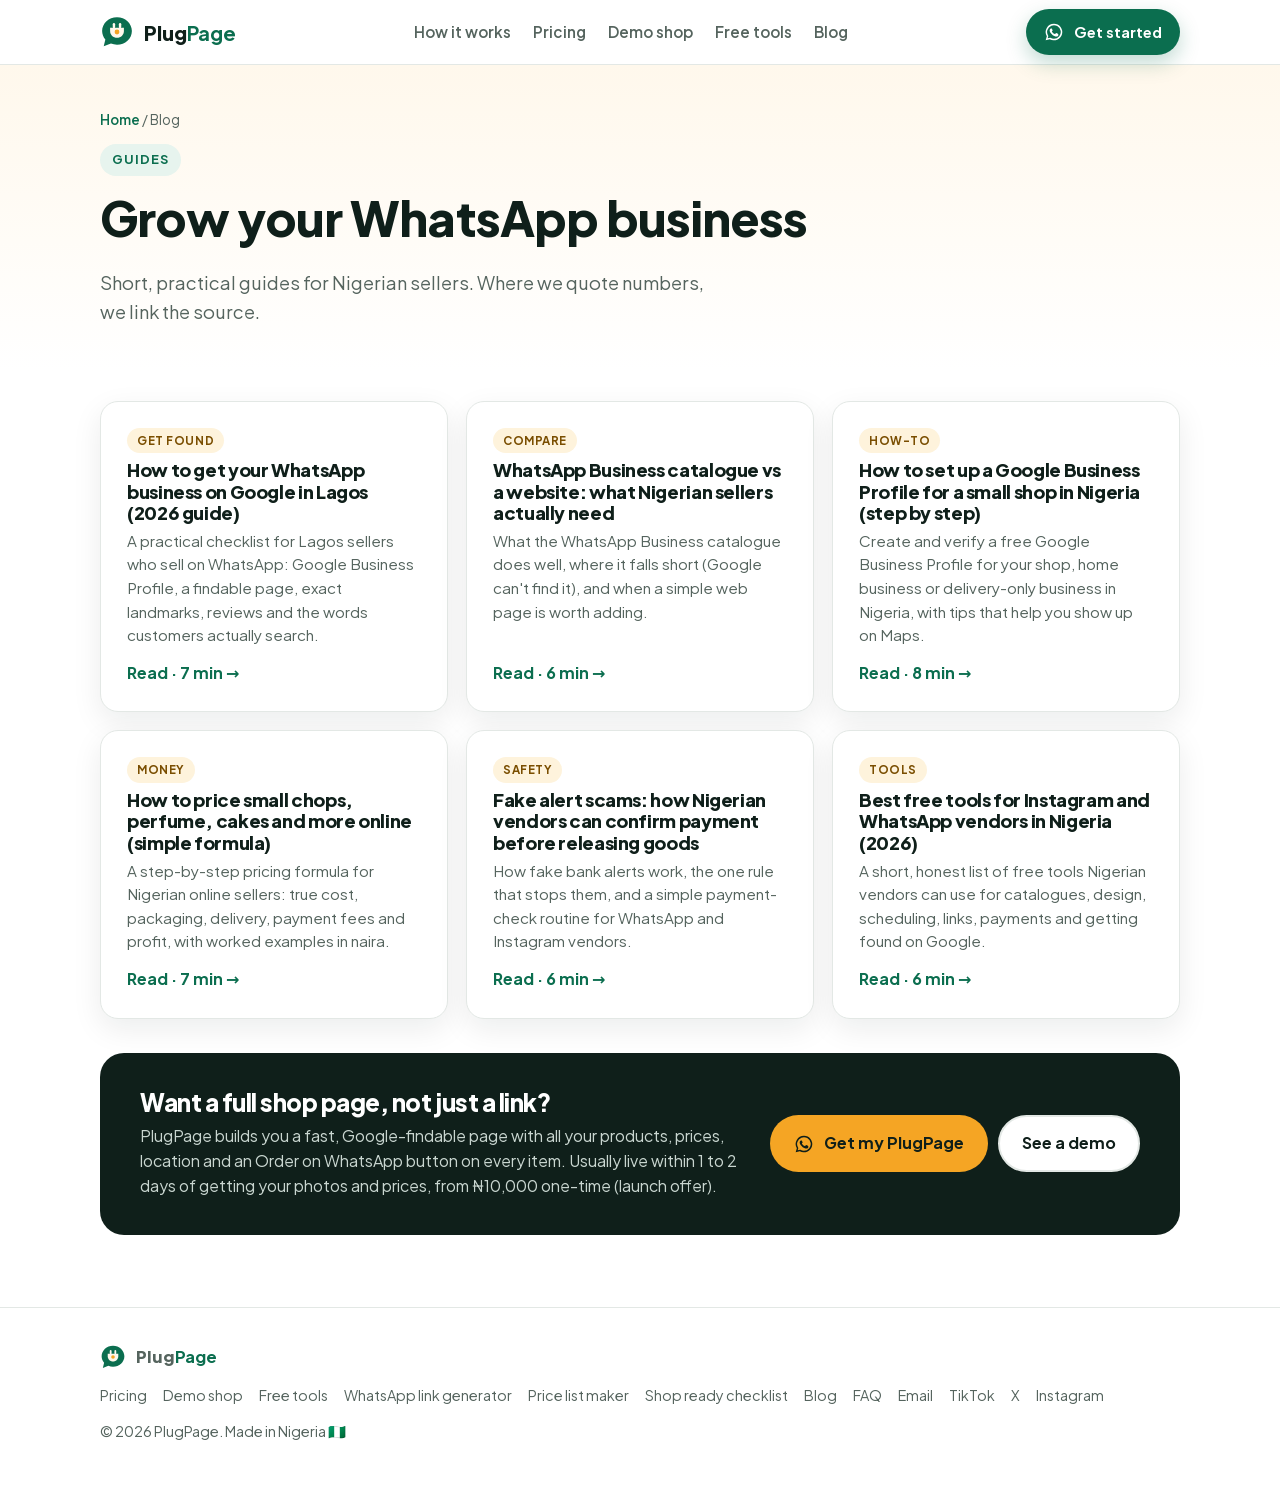
==== commit 1e756f27: "Add a free shop-ready checklist for Instagram and WhatsApp sellers. Ten yes or no questions score th" ====
--- a/blog/index.html
+++ b/blog/index.html
@@ -292,6 +292,7 @@
           ><a href="../tools/whatsapp-link/index.html"
             >WhatsApp link generator</a
           ><a href="../tools/price-list/index.html">Price list maker</a
+          ><a href="../tools/shop-ready/index.html">Shop ready checklist</a
           ><a href="index.html">Blog</a><a href="../index.html#faq">FAQ</a
           ><a href="mailto:plugpage@mail.grokbot.com">Email</a
           ><a
--- a/css/style.css
+++ b/css/style.css
@@ -710,6 +710,9 @@
   text-decoration: none;
   margin-right: 16px;
 }
+footer .wrap > div a:last-of-type {
+  margin-right: 0;
+}
 .mcta {
   position: fixed;
   left: 12px;
@@ -1170,6 +1173,38 @@
   border-radius: 10px;
   box-shadow: var(--shadow);
 }
+.tool-sample-note {
+  grid-column: 1 / -1;
+  margin: 0;
+  background: var(--amber-50);
+  border: 1px solid #f6dfa9;
+  border-radius: 12px;
+  padding: 10px 14px;
+  font-size: 0.92rem;
+  font-weight: 600;
+  color: #7a4e00;
+}
+.hold-save {
+  margin: 4px 0 12px;
+  padding: 12px;
+  border: 1px solid var(--line);
+  border-radius: 16px;
+  background: #fff;
+  max-width: 100%;
+  text-align: center;
+}
+.hold-save img {
+  display: block;
+  width: auto;
+  max-width: 100%;
+  height: auto;
+  margin: 0 auto 10px;
+  border-radius: 12px;
+}
+.hold-save p {
+  margin: 0 0 10px;
+  font-size: 0.9rem;
+}
 .cta-band {
   background: var(--ink);
   color: #fff;
@@ -1368,6 +1403,28 @@
   color: #b42318;
 }
 @media (max-width: 520px) {
+  .nav .wrap {
+    height: 52px;
+  }
+  .nav .brand {
+    font-size: 1rem;
+    gap: 6px;
+  }
+  .nav .brand img {
+    width: 24px;
+    height: 24px;
+  }
+  .nav .btn {
+    padding: 6px 10px;
+    min-height: 32px;
+    font-size: 0.78rem;
+    gap: 6px;
+    white-space: nowrap;
+  }
+  .nav .btn .wa-ico {
+    width: 16px;
+    height: 16px;
+  }
   .lead-wrap .row2 {
     grid-template-columns: 1fr;
   }
@@ -1379,3 +1436,8 @@
   opacity: 0.7;
   cursor: wait;
 }
+
+/* Hero: problems list */
+.hero-pains{list-style:none;margin:0 0 22px;padding:0;display:grid;gap:8px}
+.hero-pains li{position:relative;padding-left:26px;font-weight:600;line-height:1.4}
+.hero-pains li::before{content:"\2715";position:absolute;left:0;top:0;color:#c0392b;font-weight:800}
